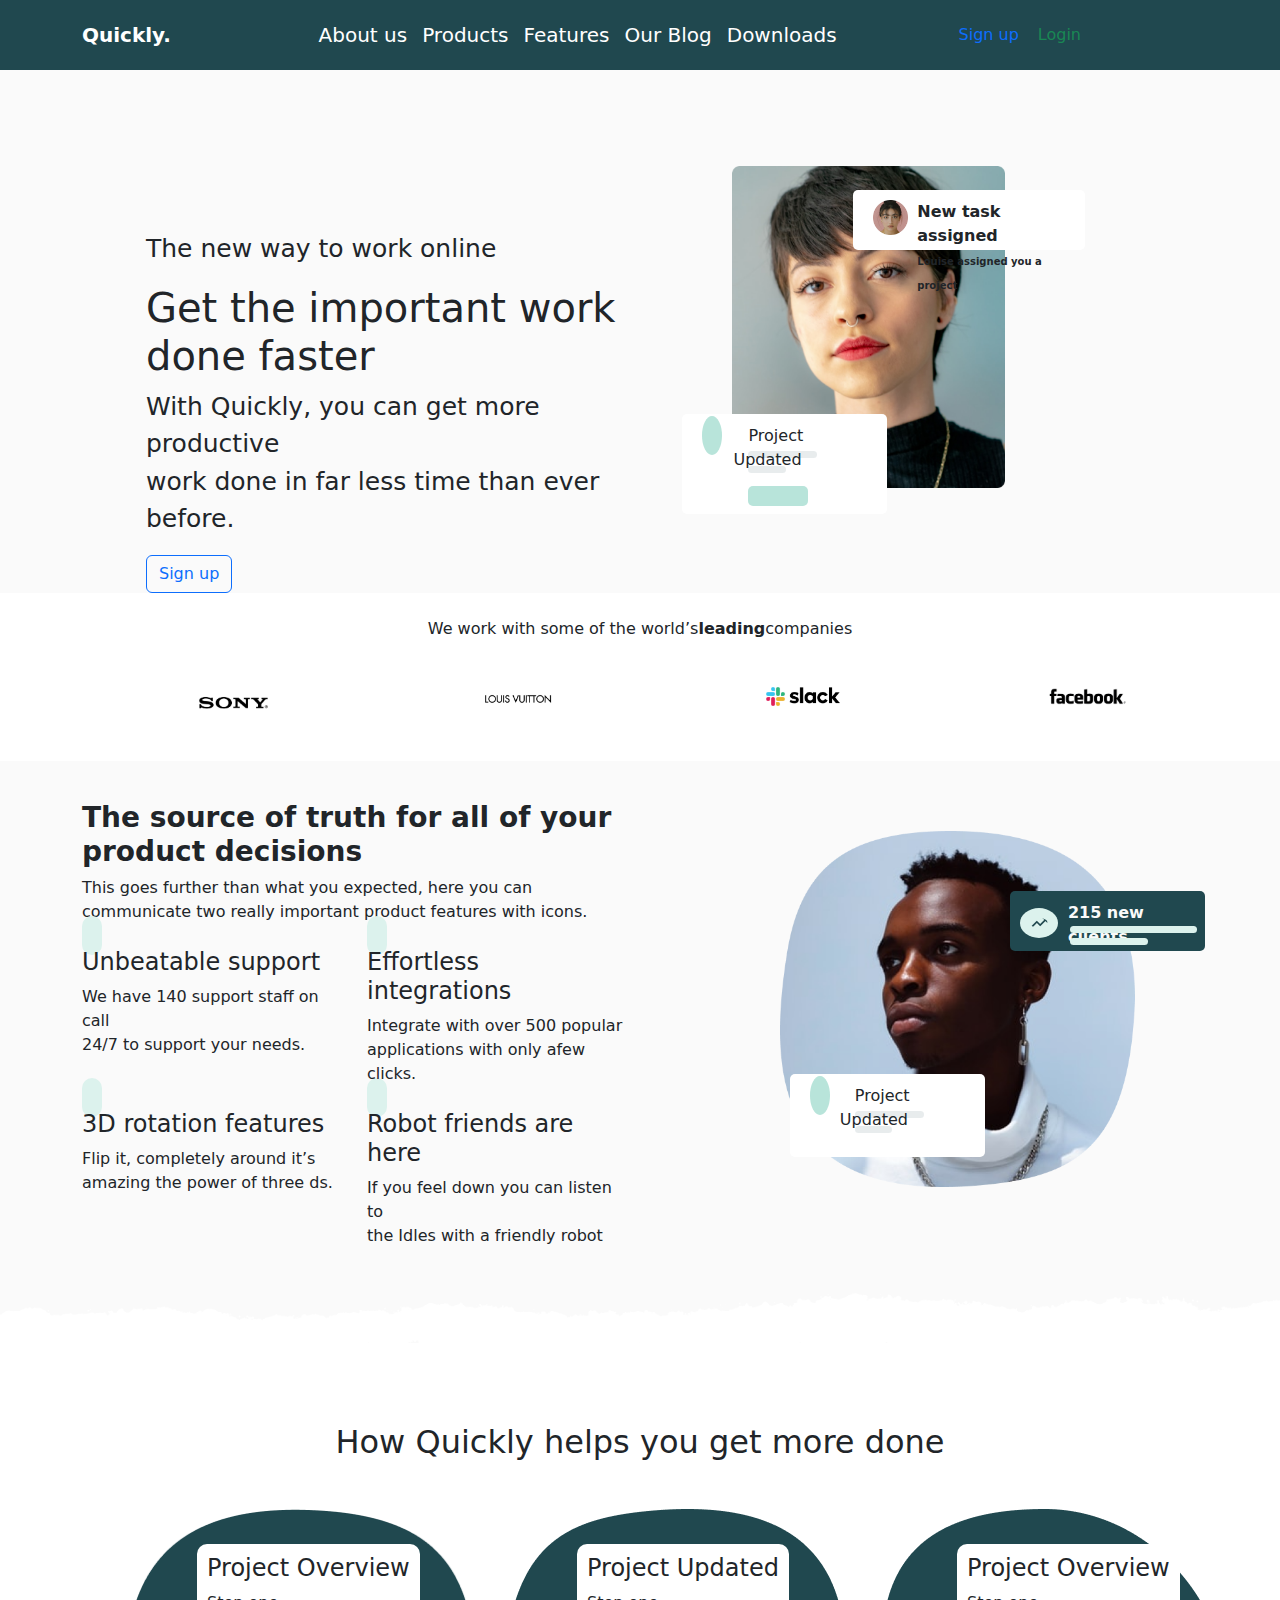
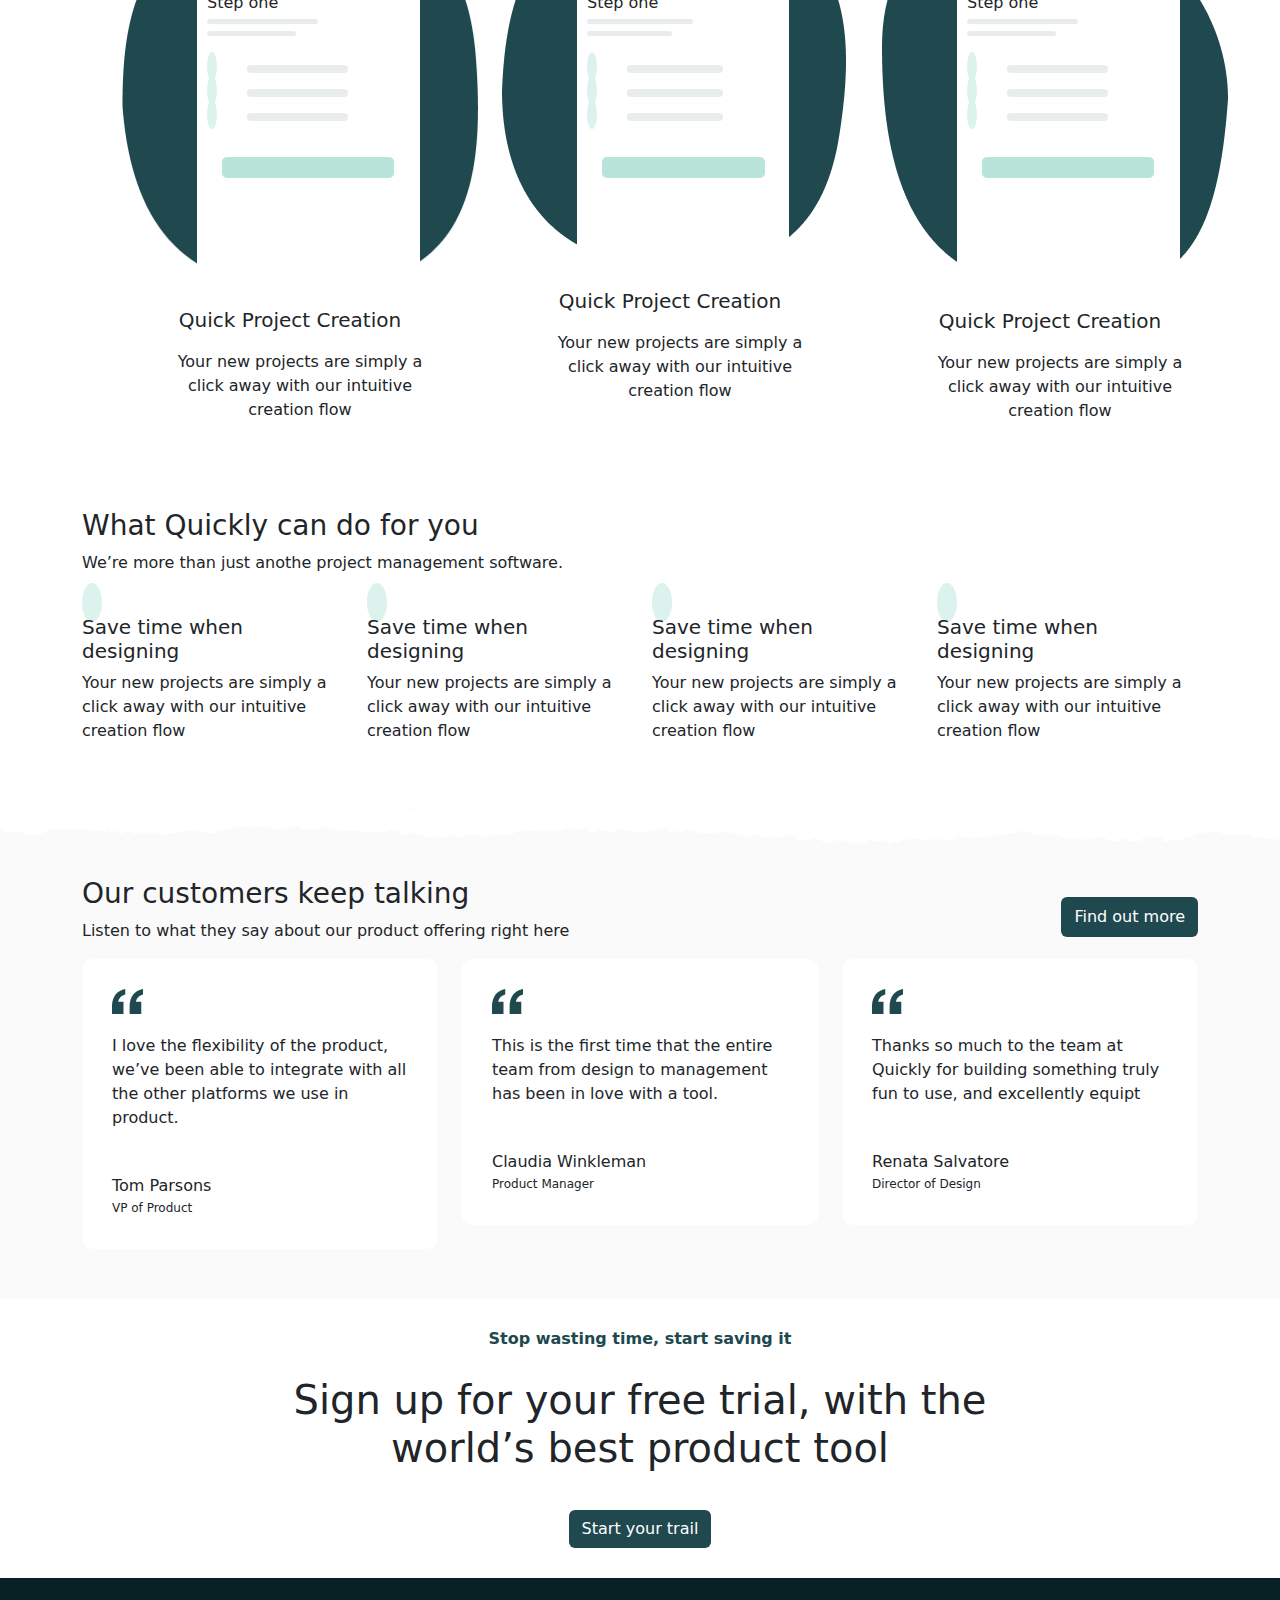
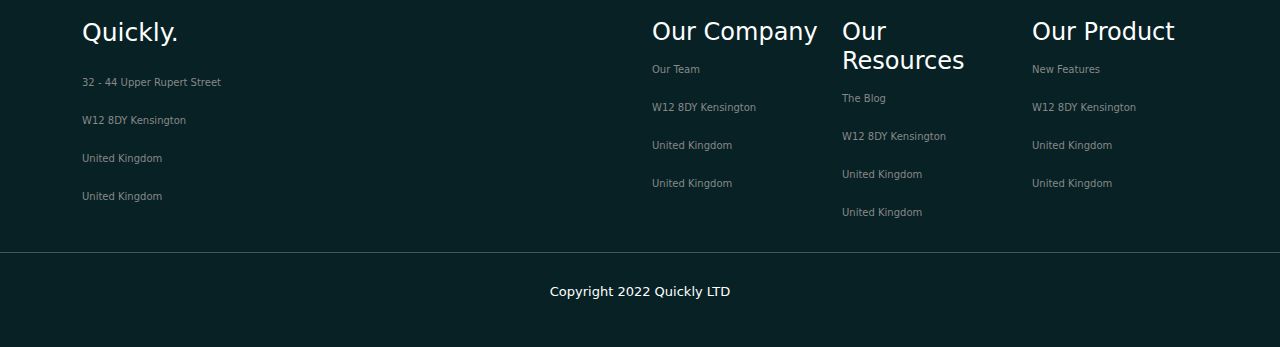
==== index.html @ 87d8395a "HTML-CSS" ====
<!DOCTYPE html>
<html lang="en">
  <head>
    <meta charset="UTF-8" />
    <meta http-equiv="X-UA-Compatible" content="IE=edge" />
    <meta name="viewport" content="width=device-width, initial-scale=1.0" />
    <title>Document</title>
    <link rel="stylesheet" href="vendors/css/bootstrap.css" />
    <link
      rel="stylesheet"
      href="https://cdnjs.cloudflare.com/ajax/libs/font-awesome/6.1.2/css/all.min.css"
      integrity="sha512-1sCRPdkRXhBV2PBLUdRb4tMg1w2YPf37qatUFeS7zlBy7jJI8Lf4VHwWfZZfpXtYSLy85pkm9GaYVYMfw5BC1A=="
      crossorigin="anonymous"
      referrerpolicy="no-referrer"
    />
    <link rel="stylesheet" href="css/style.css" />
  </head>
  <body>
    <header id="header" class="py-3">
      <div class="container">
        <div class="d-flex justify-content-between align-items-center">
          <div class="logo">
            <a href="#">Quickly.</a>
          </div>
          <div class="header-middle">
            <ul class="d-flex list-unstyled m-0 p-0">
              <li><a href="about.html">About us</a></li>
              <li><a href="">Products</a></li>
              <li><a href="">Features</a></li>
              <li><a href="">Our Blog</a></li>
              <li><a href="">Downloads</a></li>
            </ul>
          </div>
          <div class="header-right">
            <div class="d-flex">
              <button class="btn btn-outline-primary">Sign up</button>
              <button class="btn btn-outline-success">Login</button>
            </div>
          </div>
          <div class="nav-menu">
              <i class="fas fa-bars d-md-none d-md-blok"></i>
            </div>
        </div>
      </div>
    </header>
    <section class="heroSection">
      <div class="container">
        <div class="row">
          <div class="col-lg-6">
            <div class="heroText">
              <p>The new way to work online</p>
              <h1>Get the important work done faster</h1>
              <p>
                With Quickly, you can get more productive <br />
                work done in far less time than ever before.
              </p>
              <button class="btn btn-outline-primary">Sign up</button>
            </div>
          </div>
          <div class="col-lg-6">
            <div class="heroImg">
              <img id="img" class="img-fluid" src="photo/BG Image.png" alt="" />
              <div class="heroMiniBottom">
                <div class="row">
                  <div class="col-lg-2">
                    <i class="fa-solid fa-check"></i>
                  </div>
                  <div class="col-lg-10">
                    <span>
                      Project Updated
                      <button class="fakeButton"></button>
                    </span>
                  </div>
                </div>
              </div>
              <div class="heroMiniTop">
                <div class="row">
                  <div class="col-lg-2">
                    <img class="avatar" src="photo/Avatar.png" alt="" />
                  </div>
                  <div class="col-lg-10">
                    <p>
                      New task assigned <br />
                      <span>Louise assigned you a project</span>
                    </p>
                  </div>
                </div>
              </div>
            </div>
          </div>
        </div>
      </div>
    </section>
    <section class="socialProofLogos">
      <div class="container">
        <p class="d-flex justify-content-center my-4">
          We work with some of the world’s<b> leading </b>companies
        </p>
        <div class="row">
          <div class="col-lg-3 my-2">
            <img src="photo/Sony-LOGO.jpg" alt="" />
          </div>
          <div class="col-lg-3">
            <img src="photo/Font-Louis-Vuitton-Logo.jpg" alt="" />
          </div>
          <div class="col-lg-3">
            <img src="photo/slack_logo.png" alt="" />
          </div>
          <div class="col-lg-3">
            <img src="photo/images.png" alt="" />
          </div>
        </div>
      </div>
    </section>
    <section class="featuresBlockOne">
      <div class="container">
        <div class="row">
          <div class="col-lg-6">
            <h3>
              The source of truth for all of your <br />
              product decisions
            </h3>
            <span
              >This goes further than what you expected, here you can <br />
              communicate two really important product features with
              icons.</span
            >
            <div class="row">
              <div class="col-lg-6">
                <div class="boxes">
                  <i class="fa-solid fa-circle-question"></i>
                  <h4>Unbeatable support</h4>
                  <span class="a-b"
                    >We have 140 support staff on call <br />
                    24/7 to support your needs.</span
                  >
                </div>
              </div>
              <div class="col-lg-6">
                <div class="boxes">
                  <i class="fa-solid fa-code"></i>
                  <h4>Effortless integrations</h4>
                  <span class="a-b">
                    Integrate with over 500 popular applications with only afew
                    clicks.
                  </span>
                </div>
              </div>
              <div class="col-lg-6">
                <div class="boxes">
                  <i class="fa-brands fa-battle-net"></i>
                  <h4>3D rotation features</h4>
                  <span class="a-b"
                    >Flip it, completely around it’s <br />
                    amazing the power of three ds.</span
                  >
                </div>
              </div>
              <div class="col-lg-6">
                <div class="boxes">
                  <i class="fa-brands fa-android"></i>
                  <h4>Robot friends are here</h4>
                  <span class="a-b"
                    >If you feel down you can listen to <br />
                    the Idles with a friendly robot</span
                  >
                </div>
              </div>
            </div>
          </div>
          <div class="col-lg-6">
            <div class="blackBoy">
              <img class="img-fluid" src="photo/Image.png" alt="" />
              <div class="blackBoyMB">
                <div class="row">
                  <div class="col-lg-2">
                    <i class="fa-solid fa-check"></i>
                  </div>
                  <div class="col-lg-10">
                    <span> Project Updated </span>
                  </div>
                </div>
              </div>
              <div class="blackBoyTB">
                <div class="row">
                  <div class="col-lg-2">
                    <img class="vector" src="photo/Vector.png" alt="" />
                  </div>
                  <div class="col-lg-10">
                    <p>215 new clients</p>
                  </div>
                </div>
              </div>
            </div>
          </div>
        </div>
      </div>
      <img class="divider" src="photo/Divider.png" alt="" />
    </section>
    <section class="featuresBlockTwo">
      <div class="container">
        <h2 class="d-flex justify-content-center">
          How Quickly helps you get more done
        </h2>
        <div class="row">
          <div class="col-lg-4">
            <div class="BG">
              <img class="img-fluid" src="photo/BG.png" alt="" />
              <div class="bgFront">
                <h4>Project Overview</h4>
                <span>Step one</span>
                <div class="check">
                  <i class="fa-solid fa-check"></i>
                </div>
                <div class="check">
                  <i class="fa-solid fa-check"></i>
                </div>
                <div class="check">
                  <i class="fa-solid fa-check"></i>
                </div>
                <button class="fakeButton"></button>
              </div>
              <h5>Quick Project Creation</h5>
              <p>
                Your new projects are simply a click away with our intuitive
                creation flow
              </p>
            </div>
          </div>
          <div class="col-lg-4">
            <div class="BG">
              <img class="img-fluid" src="photo/BG(2).png" alt="" />
              <div class="bgFront">
                <h4>Project Updated</h4>
                <span>Step one</span>
                <div class="check">
                  <i class="fa-solid fa-check"></i>
                </div>
                <div class="check">
                  <i class="fa-solid fa-check"></i>
                </div>
                <div class="check">
                  <i class="fa-solid fa-check"></i>
                </div>
                <button class="fakeButton"></button>
              </div>
              <h5>Quick Project Creation</h5>
              <p>
                Your new projects are simply a click away with our intuitive
                creation flow
              </p>
            </div>
          </div>
          <div class="col-lg-4">
            <div class="BG">
              <img class="img-fluid" src="photo/BG (1).png" alt="" />
              <div class="bgFront">
                <h4>Project Overview</h4>
                <span>Step one</span>
                <div class="check">
                  <i class="fa-solid fa-check"></i>
                </div>
                <div class="check">
                  <i class="fa-solid fa-check"></i>
                </div>
                <div class="check">
                  <i class="fa-solid fa-check"></i>
                </div>
                <button class="fakeButton"></button>
              </div>
              <h5>Quick Project Creation</h5>
              <p>
                Your new projects are simply a click away with our intuitive
                creation flow
              </p>
            </div>
          </div>
        </div>
      </div>
    </section>
    <section class="featuresBlockThree">
      <div class="container">
        <h3>What Quickly can do for you</h3>
        <p>We’re more than just anothe project management software.</p>
        <div class="row">
          <div class="col-lg-3">
            <div class="icon">
              <i class="fa-solid fa-stopwatch"></i>
              <h5>Save time when designing</h5>
              <p>
                Your new projects are simply a click away with our intuitive
                creation flow
              </p>
            </div>
          </div>
          <div class="col-lg-3">
            <div class="icon">
              <i class="fa-solid fa-check"></i>
              <h5>Save time when designing</h5>
              <p>
                Your new projects are simply a click away with our intuitive
                creation flow
              </p>
            </div>
          </div>
          <div class="col-lg-3">
            <div class="icon">
              <i class="fa-solid fa-border-top-left"></i>
              <h5>Save time when designing</h5>
              <p>
                Your new projects are simply a click away with our intuitive
                creation flow
              </p>
            </div>
          </div>
          <div class="col-lg-3">
            <div class="icon">
              <i class="fa-solid fa-fingerprint"></i>
              <h5>Save time when designing</h5>
              <p>
                Your new projects are simply a click away with our intuitive
                creation flow
              </p>
            </div>
          </div>
        </div>
      </div>
    </section>
    <section class="quotes">
      <img class="divider" src="photo/Divider1.png" alt="" />
      <div class="container">
        <div class="d-flex justify-content-between">
          <div class="quotesTxt">
            <h3>Our customers keep talking</h3>
            <p>Listen to what they say about our product offering right here</p>
          </div>
          <button class="btn quotesBtn">Find out more</button>
        </div>
        <div class="row">
          <div class="col-lg-4">
            <div class="box">
              <img src="photo/“.png" alt="" />
              <p>
                I love the flexibility of the product, we’ve been able to
                integrate with all the other platforms we use in product.
              </p>
              <h6 class="m-0">Tom Parsons</h6>
              <span>VP of Product</span>
            </div>
          </div>
          <div class="col-lg-4">
            <div class="box">
              <img src="photo/“.png" alt="" />
              <p>
                This is the first time that the entire team from design to
                management has been in love with a tool.
              </p>
              <h6 class="m-0">Claudia Winkleman</h6>
              <span>Product Manager</span>
            </div>
          </div>
          <div class="col-lg-4">
            <div class="box">
              <img src="photo/“.png" alt="" />
              <p>
                Thanks so much to the team at Quickly for building something
                truly fun to use, and excellently equipt
              </p>
              <h6 class="m-0">Renata Salvatore</h6>
              <span>Director of Design</span>
            </div>
          </div>
        </div>
      </div>
    </section>
    <section class="CTAs">
      <div class="container">
        <div class="d-flex justify-content-center">
          <h6>Stop wasting time, start saving it</h6>
        </div>
        <div class="d-flex justify-content-center">
          <h1>Sign up for your free trial, with the <br> world’s best product tool</h1>      
        </div>
        <div class="d-flex justify-content-center">
          <button class="btn">Start your trail</button>
        </div>
      </div>
    </section>
    <footer>
      <div class="container">
        <div class="row">
          <div class="col-lg-6">
            <h3>Quickly.</h3>
            <h6>32 - 44 Upper Rupert Street</h6>
            <h6>W12 8DY Kensington</h6>
            <h6>United Kingdom</h6>
            <h6>United Kingdom</h6>
          </div>
          <div class="col-lg-6">
            <div class="row">
              <div class="col-lg-4">
                <h4>Our Company</h4>
                <h6>Our Team</h6>
                <h6>W12 8DY Kensington</h6>
                <h6>United Kingdom</h6>
                <h6>United Kingdom</h6>
              </div>
              <div class="col-lg-4">
                <h4>Our Resources</h4>
                <h6>The Blog</h6>
                <h6>W12 8DY Kensington</h6>
                <h6>United Kingdom</h6>
                <h6>United Kingdom</h6>
              </div>
              <div class="col-lg-4">
                <h4>Our Product</h4>
                <h6>New Features</h6>
                <h6>W12 8DY Kensington</h6>
                <h6>United Kingdom</h6>
                <h6>United Kingdom</h6>
              </div>
            </div>
          </div>
        </div>
      </div>
      <hr />
      <h5>Copyright 2022 Quickly LTD</h5>
    </footer>

    <script src="vendors/js/bootstrap.bundle.js"></script>
    <script src="js/main.js"></script>
  </body>
</html>
---- css/style.css ----
header {
  background: #20484f;
  -webkit-box-shadow: #20484f 0 10px 30px 0;
          box-shadow: #20484f 0 10px 30px 0;
  top: -100px;
}

header.header-active {
  position: fixed;
  background-color: #20484fc3;
  width: 100%;
  z-index: 999;
  -webkit-transition: 0.3s ease-in-out;
  transition: 0.3s ease-in-out;
  top: 0;
}

header.header-active ul li a {
  -webkit-transition: 0.3s;
  transition: 0.3s;
}

header.header-active ul li a:hover::after {
  background: #20484F;
}

header .logo {
  width: 10%;
}

header .logo a {
  text-decoration: none;
  color: white;
  font-size: 20px;
  font-weight: 600;
}

header .header-middle ul li a {
  position: relative;
  text-decoration: none;
  margin-left: 15px;
  color: #fff;
  font-size: 20px;
  font-weight: 400;
  -webkit-transition: 0.3sm ease-in-out;
  transition: 0.3sm ease-in-out;
}

header .header-middle ul li a:hover {
  padding-top: 10px;
}

header .header-middle ul li a::after {
  content: " ";
  width: 0%;
  height: 1px;
  -webkit-transition: 0.4s ease-in-out;
  transition: 0.4s ease-in-out;
  bottom: 0px;
  left: 0px;
  background-color: #fff;
  position: absolute;
}

header .header-middle ul li a:hover::after {
  width: 100%;
  border-radius: 100px;
}

header .header-right button {
  border-radius: 10px;
  margin-left: 5px;
  border: none;
  padding: 7px;
}

.nav-menu i {
  cursor: pointer;
}

@media (max-width: 768px) {
  #header {
    position: relative;
    top: 0;
    -webkit-box-shadow: aqua 0 10px 10px 0;
            box-shadow: aqua 0 10px 10px 0;
  }
  #header .header-middle {
    position: absolute;
    top: 100%;
    width: 100%;
    left: -100%;
    background: black;
    opacity: 0;
    visibility: hidden;
    -webkit-transition: .3s ease-in-out;
    transition: .3s ease-in-out;
    padding: 20px;
  }
  #header .header-middle.menu-active {
    opacity: 1;
    visibility: visible;
    left: 0;
  }
  #header .header-middle ul {
    -webkit-box-orient: vertical;
    -webkit-box-direction: normal;
        -ms-flex-direction: column;
            flex-direction: column;
  }
  #header .header-middle ul li a {
    display: block;
  }
}

.heroSection {
  background: #fafafa;
}

.heroSection .heroText {
  padding-top: 10rem;
  padding-left: 4rem;
  font-size: 25px;
}

.heroSection .heroImg {
  padding: 6rem 0;
  margin-left: 5rem;
  width: 50%;
  position: relative;
}

.heroSection .heroImg img {
  -webkit-transition: .3s ease-in-out;
  transition: .3s ease-in-out;
}

.heroSection .heroImg:hover #img {
  -webkit-transform: scale(1.1);
          transform: scale(1.1);
  -webkit-box-shadow: #b8e4da 0px 10px 15px 20px;
          box-shadow: #b8e4da 0px 10px 15px 20px;
}

.heroSection .heroImg .heroMiniBottom {
  background-color: #fff;
  position: absolute;
  bottom: 70px;
  border-radius: 5px;
  width: 75%;
  height: 100px;
  padding: 10px 20px;
  left: -50px;
}

.heroSection .heroImg .heroMiniBottom i {
  padding: 10px;
  background-color: #b8e4da;
  border-radius: 50%;
}

.heroSection .heroImg .heroMiniBottom span {
  position: relative;
  margin-left: 15px;
}

.heroSection .heroImg .heroMiniBottom span::after {
  content: " ";
  width: 130%;
  height: 7px;
  border-radius: 7px;
  background-color: #20484f1a;
  position: absolute;
  left: 0;
  top: 25px;
}

.heroSection .heroImg .heroMiniBottom span::before {
  content: " ";
  width: 70%;
  height: 7px;
  border-radius: 7px;
  background-color: #20484f1a;
  position: absolute;
  left: 0;
  top: 40px;
}

.heroSection .heroImg .heroMiniBottom span .fakeButton {
  background: #b8e4da;
  border: none;
  padding: 10px 30px;
  position: absolute;
  left: 0;
  top: 60px;
  border-radius: 5px;
}

.heroSection .heroImg .heroMiniTop {
  background-color: #fff;
  position: absolute;
  top: 120px;
  border-radius: 5px;
  width: 85%;
  height: 60px;
  padding: 10px;
  right: -80px;
}

.heroSection .heroImg .heroMiniTop .avatar {
  position: absolute;
  left: 20px;
  top: 10px;
  width: 15%;
}

.heroSection .heroImg .heroMiniTop p {
  padding-left: 15px;
  font-weight: 700;
}

.heroSection .heroImg .heroMiniTop span {
  font-size: 10px;
  padding-bottom: 10px;
}

.heroSection .divider {
  width: 100%;
}

.socialProofLogos img {
  width: 30%;
  margin-left: 7em;
  margin-top: 20px;
  -webkit-transition: .3s ease-in-out;
  transition: .3s ease-in-out;
  border-radius: 10px;
}

.socialProofLogos img:hover {
  -webkit-box-shadow: #20484f 0 5px 5px 0;
          box-shadow: #20484f 0 5px 5px 0;
}

.featuresBlockOne {
  margin-top: 40px;
  background: #fafafa;
  padding-top: 40px;
}

.featuresBlockOne h3 {
  font-weight: 700;
}

.featuresBlockOne .boxes i {
  background: #dcf2ed;
  padding: 10px;
  border-radius: 10px;
  margin: 20px 0;
  -webkit-transition: 0.3s ease-in-out;
  transition: 0.3s ease-in-out;
}

.featuresBlockOne .boxes .a-b {
  position: relative;
}

.featuresBlockOne .boxes .a-b::before {
  content: " ";
  width: 0%;
  height: 2px;
  -webkit-transition: 0.1s ease-in-out;
  transition: 0.1s ease-in-out;
  bottom: 0px;
  left: 0%;
  background-color: black;
  position: absolute;
  -webkit-transition: 0.5s;
  transition: 0.5s;
}

.featuresBlockOne .boxes .a-b::after {
  content: " ";
  width: 0%;
  height: 2px;
  -webkit-transition: 0.2s ease-in-out;
  transition: 0.2s ease-in-out;
  bottom: 20px;
  left: 0%;
  background-color: black;
  position: absolute;
  -webkit-transition: 0.3s;
  transition: 0.3s;
}

.featuresBlockOne .boxes:hover .a-b::after {
  width: 100%;
}

.featuresBlockOne .boxes:hover .a-b::before {
  width: 100%;
}

.featuresBlockOne .boxes:hover i {
  -webkit-transform: scale(1.3);
          transform: scale(1.3);
  background: #20484f;
  color: #fff;
  margin-left: 12rem;
}

.featuresBlockOne .blackBoy {
  margin-left: 8rem;
  padding: 30px 0;
  width: 65%;
  position: relative;
}

.featuresBlockOne .blackBoy img {
  -webkit-transition: 0.3s ease-in-out;
  transition: 0.3s ease-in-out;
}

.featuresBlockOne .blackBoy:hover img {
  -webkit-transform: scale(1.1);
          transform: scale(1.1);
}

.featuresBlockOne .blackBoy:hover .blackBoyMB {
  background: #B3C7DD;
  color: #fff;
  left: -80px;
}

.featuresBlockOne .blackBoy:hover .blackBoyTB {
  background: #B3C7DD;
  color: #fff;
  right: -130px;
}

.featuresBlockOne .blackBoy .blackBoyMB {
  background-color: #fff;
  position: absolute;
  bottom: 60px;
  border-radius: 5px;
  width: 55%;
  padding: 10px 20px 25px;
  left: 10px;
  -webkit-transition: .3s ease-in-out;
  transition: .3s ease-in-out;
}

.featuresBlockOne .blackBoy .blackBoyMB i {
  padding: 10px;
  background-color: #b8e4da;
  border-radius: 50%;
}

.featuresBlockOne .blackBoy .blackBoyMB span {
  position: relative;
  margin-left: 15px;
}

.featuresBlockOne .blackBoy .blackBoyMB span::after {
  content: " ";
  width: 130%;
  height: 7px;
  border-radius: 7px;
  background-color: #20484f1a;
  position: absolute;
  left: 0;
  top: 25px;
}

.featuresBlockOne .blackBoy .blackBoyMB span::before {
  content: " ";
  width: 70%;
  height: 7px;
  border-radius: 7px;
  background-color: #20484f1a;
  position: absolute;
  left: 0;
  top: 40px;
}

.featuresBlockOne .blackBoy .blackBoyTB {
  background-color: #20484f;
  position: absolute;
  top: 90px;
  border-radius: 5px;
  width: 55%;
  height: 60px;
  padding: 10px;
  right: -70px;
  -webkit-transition: .3s ease-in-out;
  transition: .3s ease-in-out;
}

.featuresBlockOne .blackBoy .blackBoyTB .vector {
  padding: 10px;
  margin-top: 7px;
  border-radius: 50%;
  background-color: #dcf2ed;
}

.featuresBlockOne .blackBoy .blackBoyTB p {
  padding-left: 15px;
  font-weight: 600;
  color: #fafafa;
}

.featuresBlockOne .blackBoy .blackBoyTB p::after {
  content: " ";
  width: 65%;
  height: 7px;
  border-radius: 7px;
  background-color: #dcf2ed;
  position: absolute;
  left: 60px;
  top: 35px;
}

.featuresBlockOne .blackBoy .blackBoyTB p::before {
  content: " ";
  width: 40%;
  height: 7px;
  border-radius: 7px;
  background-color: #dcf2ed;
  position: absolute;
  left: 60px;
  top: 47px;
}

.featuresBlockOne .divider {
  width: 100%;
  background: #fafafa;
}

@media (max-width: 768px) {
  .blackBoyMB, .blackBoyTB {
    display: none;
  }
}

.featuresBlockTwo {
  padding: 50px 0;
}

.featuresBlockTwo h2 {
  padding-top: 30px;
}

.featuresBlockTwo .BG {
  position: relative;
  top: 40px;
  left: 40px;
}

.featuresBlockTwo .BG img {
  -webkit-transition: .3s ease-in-out;
  transition: .3s ease-in-out;
}

.featuresBlockTwo .BG:hover img {
  -webkit-transform: scale(1.1);
          transform: scale(1.1);
}

.featuresBlockTwo .BG:hover h5::after {
  width: 51%;
}

.featuresBlockTwo .BG:hover .bgFront {
  -webkit-box-shadow: #B8E4DA 0 10px 10px 0;
          box-shadow: #B8E4DA 0 10px 10px 0;
}

.featuresBlockTwo .BG h5 {
  text-align: center;
  margin-right: 20px;
  margin-top: 20px;
  position: relative;
}

.featuresBlockTwo .BG h5::after {
  content: '';
  position: absolute;
  width: 0%;
  height: 2px;
  top: 25px;
  left: 98px;
  background-color: black;
  -webkit-transition: .3s ease-in-out;
  transition: .3s ease-in-out;
}

.featuresBlockTwo .BG p {
  padding: 10px 40px;
  text-align: center;
}

.featuresBlockTwo .BG .bgFront {
  position: absolute;
  background: #fff;
  top: 35px;
  left: 75px;
  padding: 10px;
  height: 40vh;
  -webkit-transition: .3s ease-in-out;
  transition: .3s ease-in-out;
  border-radius: 10px;
}

.featuresBlockTwo .BG .bgFront span::after {
  content: " ";
  width: 50%;
  height: 5px;
  border-radius: 7px;
  background-color: rgba(32, 72, 79, 0.1);
  position: absolute;
  left: 10px;
  top: 75px;
}

.featuresBlockTwo .BG .bgFront span::before {
  content: "";
  width: 40%;
  height: 5px;
  border-radius: 7px;
  background-color: rgba(32, 72, 79, 0.1);
  position: absolute;
  left: 10px;
  top: 87px;
}

.featuresBlockTwo .BG .bgFront .check {
  position: relative;
  top: 40px;
}

.featuresBlockTwo .BG .bgFront .check i {
  background: #dcf2ed;
  padding: 5px;
  border-radius: 50%;
  margin-bottom: 5px;
}

.featuresBlockTwo .BG .bgFront .check::after {
  content: " ";
  width: 50%;
  height: 8px;
  border-radius: 7px;
  background-color: rgba(32, 72, 79, 0.1);
  position: absolute;
  left: 40px;
  top: 10px;
}

.featuresBlockTwo .BG .bgFront .fakeButton {
  padding-top: 20px;
  margin-top: 70px;
  margin-left: 15px;
  background: #B8E4DA;
  width: 85%;
  border: none;
  border-radius: 5px;
}

@media (max-width: 768px) {
  .featuresBlockTwo {
    width: 90%;
  }
  .featuresBlockTwo p {
    display: none;
  }
}

.featuresBlockThree {
  padding: 50px 0;
}

.featuresBlockThree .icon i {
  padding: 10px;
  background: #dcf2ed;
  border-radius: 50%;
  margin-bottom: 10px;
  -webkit-transition: 0.3s ease-in-out;
  transition: 0.3s ease-in-out;
}

.featuresBlockThree .icon:hover i {
  background: #20484f;
  color: #fff;
  -webkit-transform: scale(1.3);
          transform: scale(1.3);
  -webkit-transform: scaleX(-1);
          transform: scaleX(-1);
}

.quotes {
  background: #FAFAFA;
}

.quotes .divider {
  width: 100%;
  background: #fafafa;
}

.quotes .quotesBtn {
  background: #20484F;
  color: #fff;
  height: 40px;
  margin-top: 20px;
}

.quotes .box {
  background: #fff;
  padding: 30px;
  border-radius: 10px;
  margin-bottom: 50px;
  -webkit-transition: .3s ease-in-out;
  transition: .3s ease-in-out;
}

.quotes .box img {
  margin-bottom: 20px;
}

.quotes .box span {
  font-size: 12px;
}

.quotes .box h6 {
  padding-top: 30px;
}

.quotes .box:hover {
  -webkit-box-shadow: #20484F 0 10px 10px 0;
          box-shadow: #20484F 0 10px 10px 0;
}

.CTAs {
  padding: 30px 0;
}

.CTAs h6 {
  color: #20484F;
  font-weight: 700;
}

.CTAs h1 {
  padding: 20px 0 30px;
  text-align: center;
}

.CTAs button {
  background: #20484F;
  color: #fff;
}

.aboutNumber .numberText p {
  padding: 20px 35px 50px 0;
}

.aboutNumber .numberText button {
  background: #20484f;
  color: #ccc;
  padding: 8px 20px;
}

.aboutNumber .numberNbr h1 {
  font-size: 70px;
  color: #20484f;
}

.aboutNumber .numberNbr p {
  color: #20484f;
  font-weight: 700;
}

.aboutLearn {
  margin-top: 5rem;
}

.aboutLearn p {
  color: #20484f;
  font-weight: 700;
}

.aboutLearn .learnTxt {
  width: 85%;
  padding-left: 7rem;
}

.aboutLearn .learnTxt p {
  font-weight: 400;
}

.aboutPhotos {
  margin-top: 5rem;
}

.aboutPhotos .photoTxt {
  text-align: center;
}

.aboutPhotos .img2,
.aboutPhotos .img4 {
  margin-top: 10rem;
}

.aboutTeam {
  background: #fafafa;
  text-align: center;
  margin-top: 4rem;
}

.aboutTeam .divider {
  width: 100%;
  background: #fafafa;
}

.aboutTeam h2 {
  padding-top: 3rem;
}

.aboutTeam i {
  padding: 10px;
  border-radius: 50%;
  -webkit-transition: 0.3s ease-in-out;
  transition: 0.3s ease-in-out;
  margin: 5px;
  border: 2px solid #ccc;
}

.aboutTeam i:hover {
  background: #000;
  color: cyan;
  -webkit-transform: scale(1.2);
          transform: scale(1.2);
}

.aboutTeam .people {
  margin-top: 30px;
  -webkit-transition: 0.3s ease-in-out;
  transition: 0.3s ease-in-out;
  border-radius: 50%;
  border: 2px solid #20484f;
}

.aboutTeam .people:hover {
  border: 2px dashed #20484f;
  padding: 10px;
}

.aboutTeam button {
  background: #20484f;
  width: 20%;
  padding: 12px;
  color: #fff;
}

footer {
  background: #072125;
  color: #fff;
  padding: 40px 0;
}

footer h3 {
  margin-bottom: 20px;
  font-size: 25px;
}

footer h4 {
  font-size: 17   px;
}

footer h6 {
  font-size: 10px;
  color: #888;
  line-height: 3;
  -webkit-transition: .2s ease-in-out;
  transition: .2s ease-in-out;
  cursor: pointer;
}

footer h6:hover {
  color: red;
  padding-left: 15px;
}

footer h5 {
  font-size: 13px;
  display: -webkit-box;
  display: -ms-flexbox;
  display: flex;
  -webkit-box-pack: center;
      -ms-flex-pack: center;
          justify-content: center;
  padding-top: 15px;
}
/*# sourceMappingURL=style.css.map */
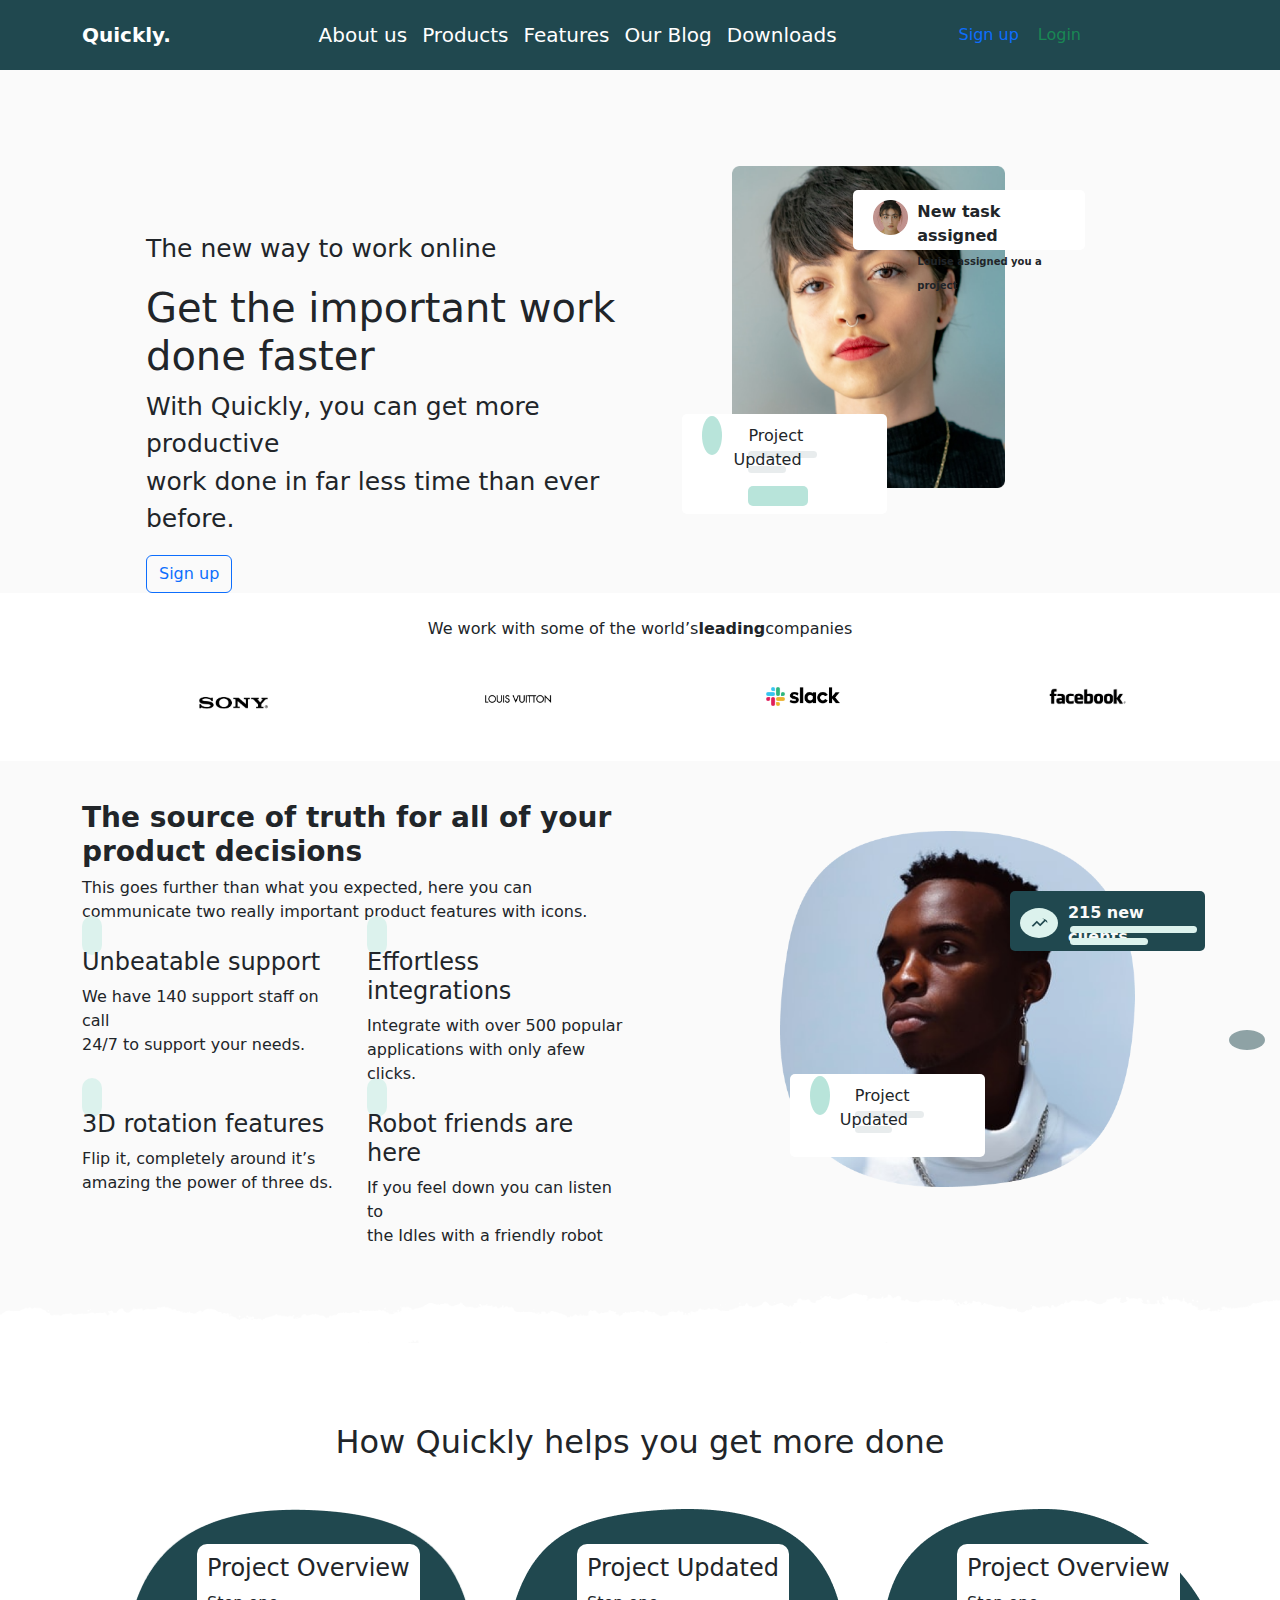
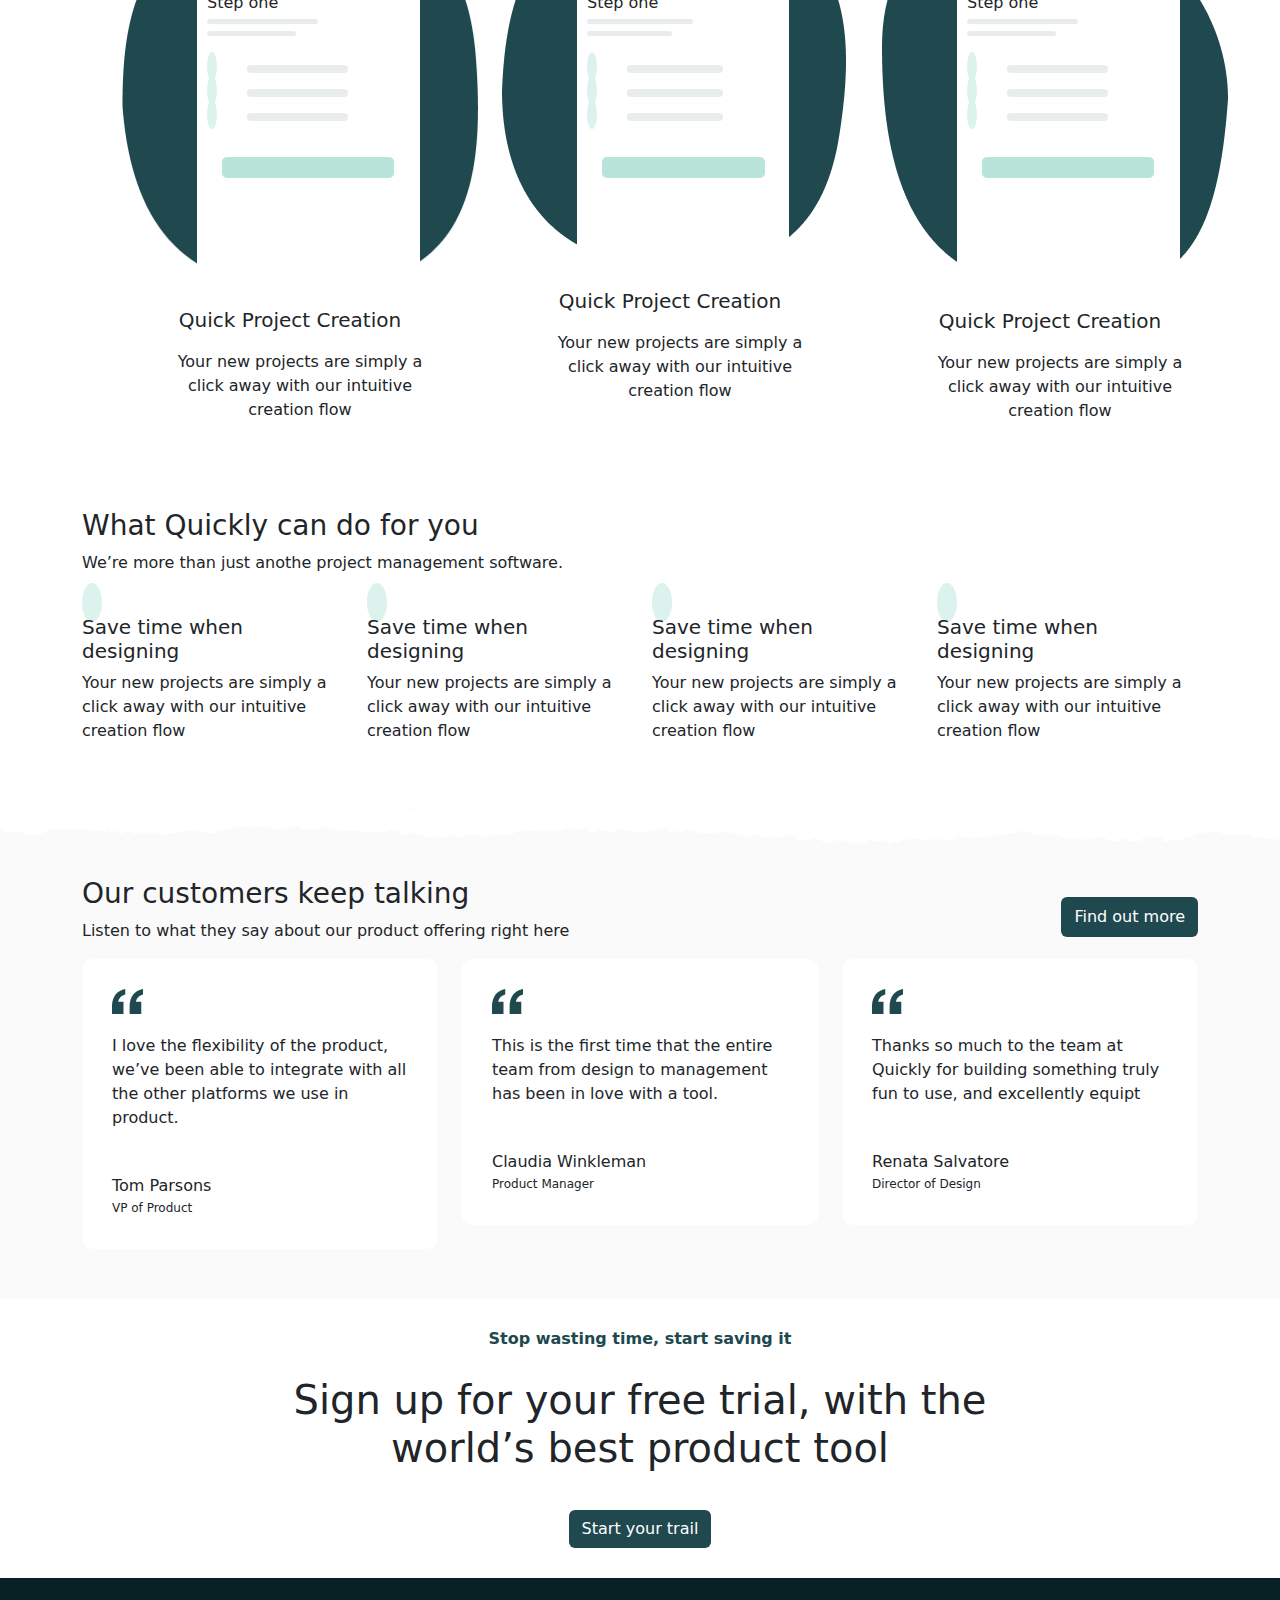
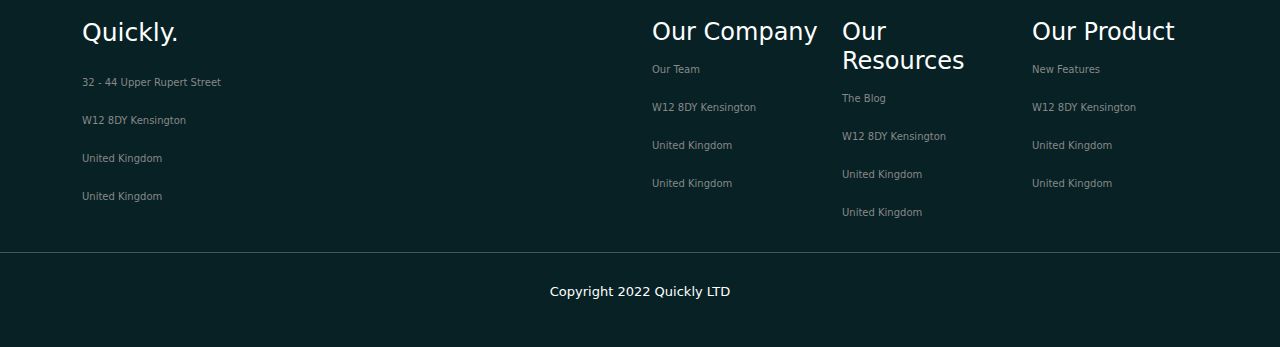
==== commit e7bdc4d7: "scrollTop əlave edildi" ====
--- a/index.html
+++ b/index.html
@@ -427,7 +427,12 @@
       <h5>Copyright 2022 Quickly LTD</h5>
     </footer>
 
+    <div class="isShowBtn">
+      <i class="fas fa-long-arrow-alt-up"></i>
+    </div>
+
     <script src="vendors/js/bootstrap.bundle.js"></script>
+    <script src="vendors/js/jquery-3.6.0.min.js"></script>
     <script src="js/main.js"></script>
   </body>
 </html>
--- a/css/style.css
+++ b/css/style.css
@@ -760,6 +760,30 @@
   color: #fff;
 }
 
+.isShowBtn {
+  position: fixed;
+  bottom: -150px;
+  right: 15px;
+  font-size: 22px;
+  opacity: 1;
+  z-index: 999;
+  display: block;
+  background-color: #20484f7e;
+  color: white;
+  border-radius: 50%;
+  padding: 10px 18px;
+  -webkit-transition: .3s ease-in-out;
+  transition: .3s ease-in-out;
+}
+
+.isShowBtn.bottom-active {
+  bottom: 50px;
+}
+
+.isShowBtn:hover {
+  background-color: #20484F;
+}
+
 footer {
   background: #072125;
   color: #fff;
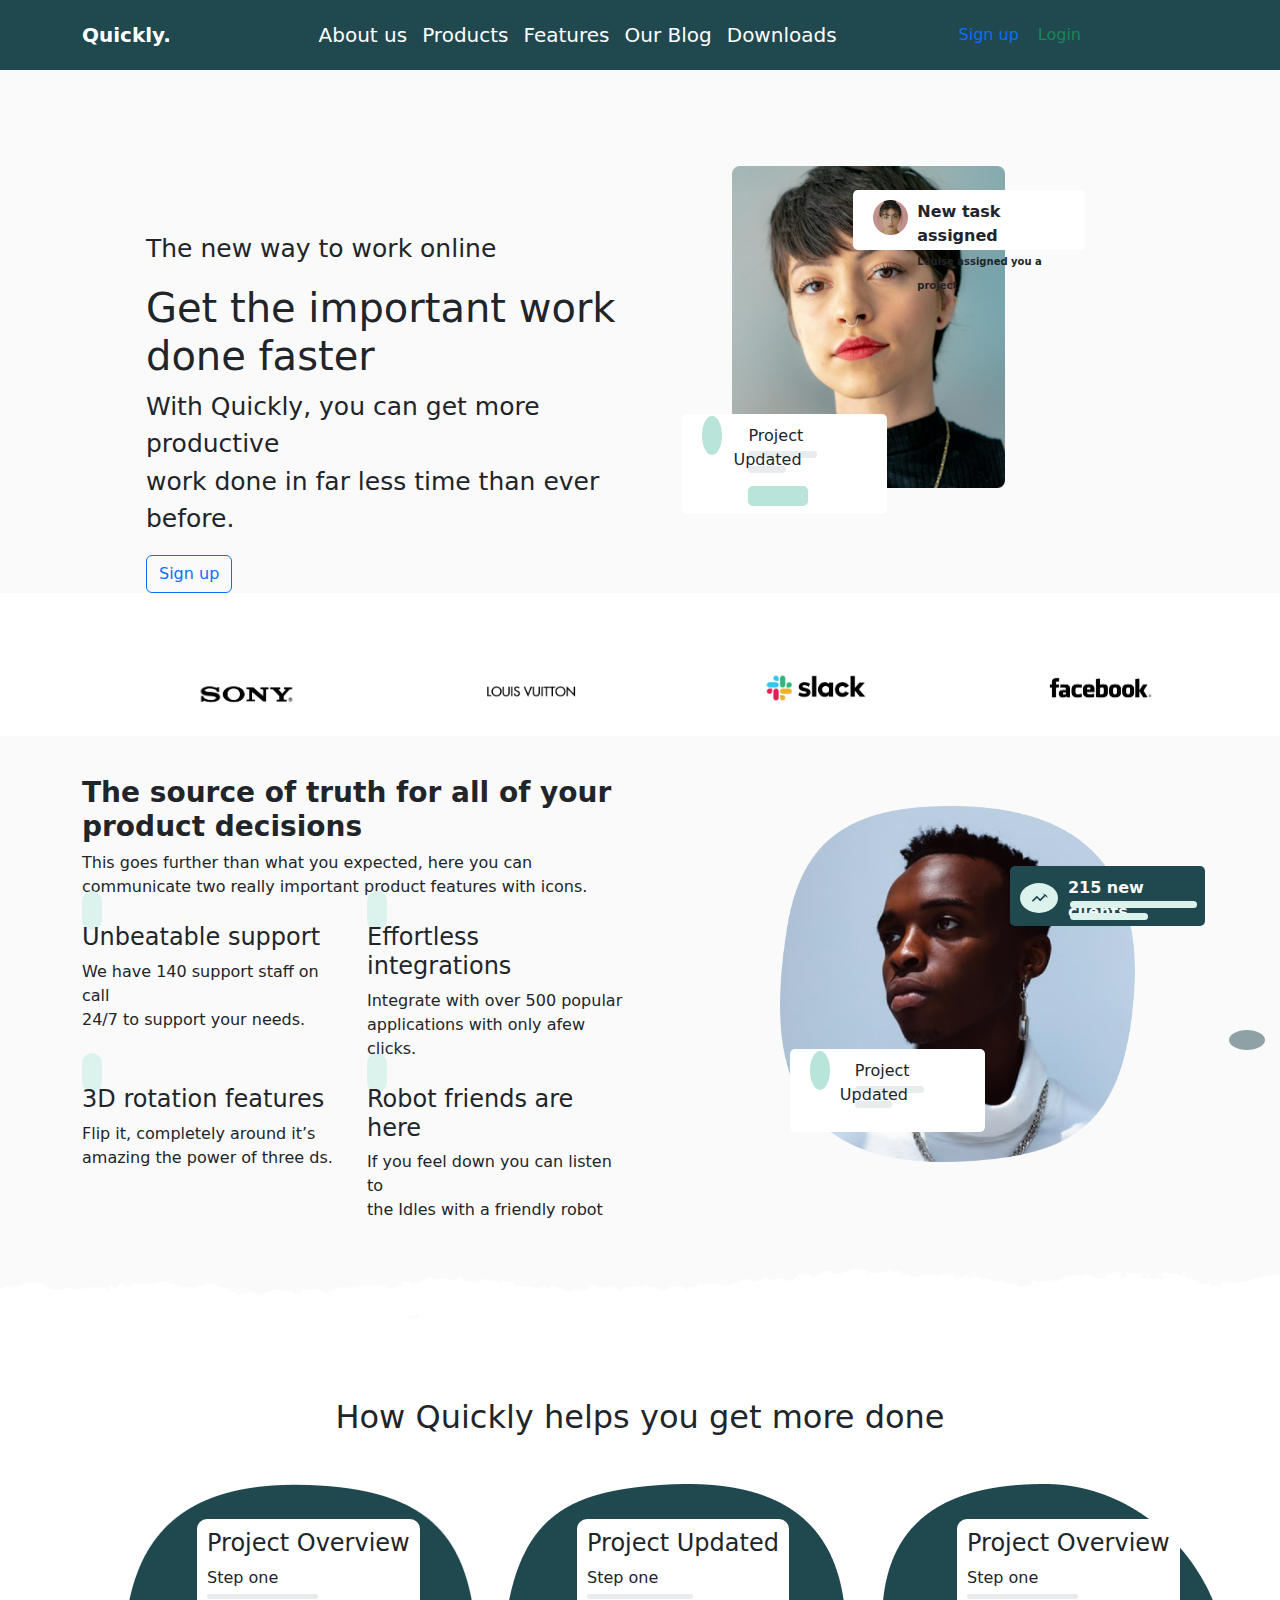
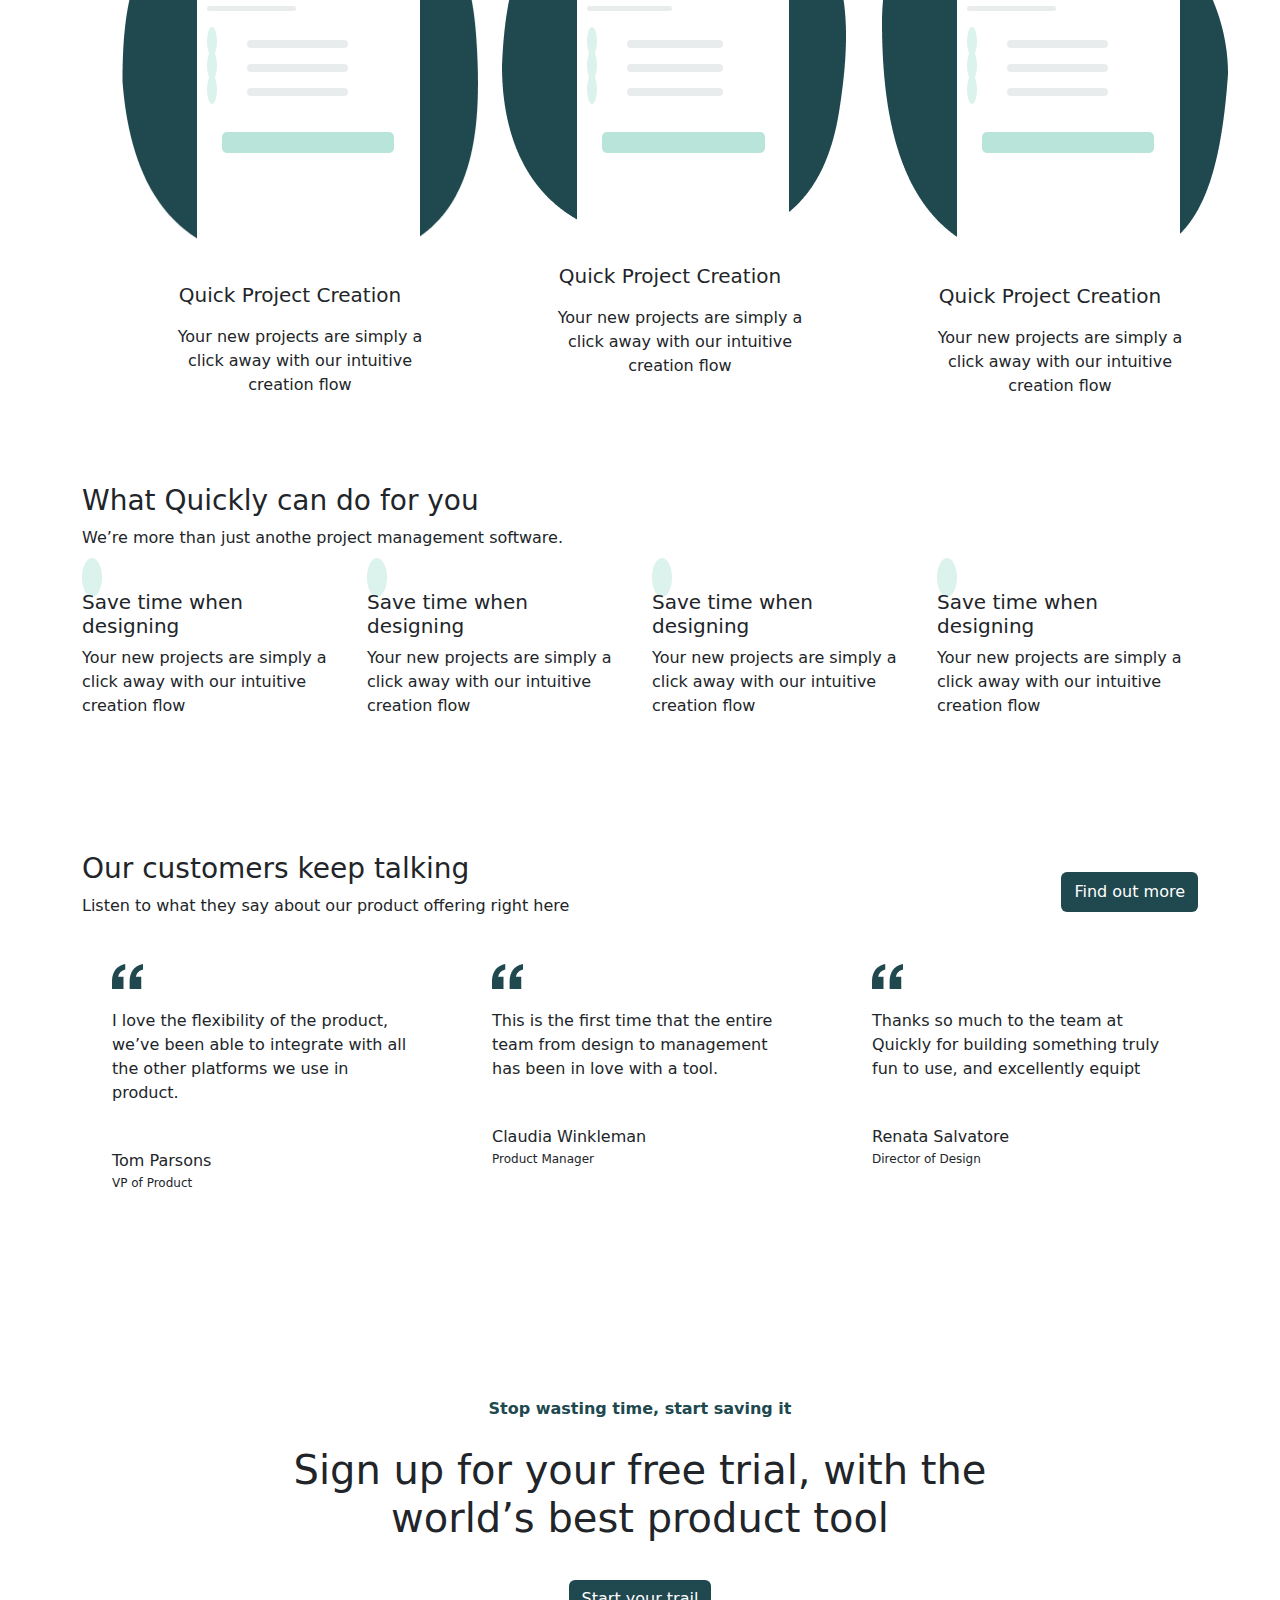
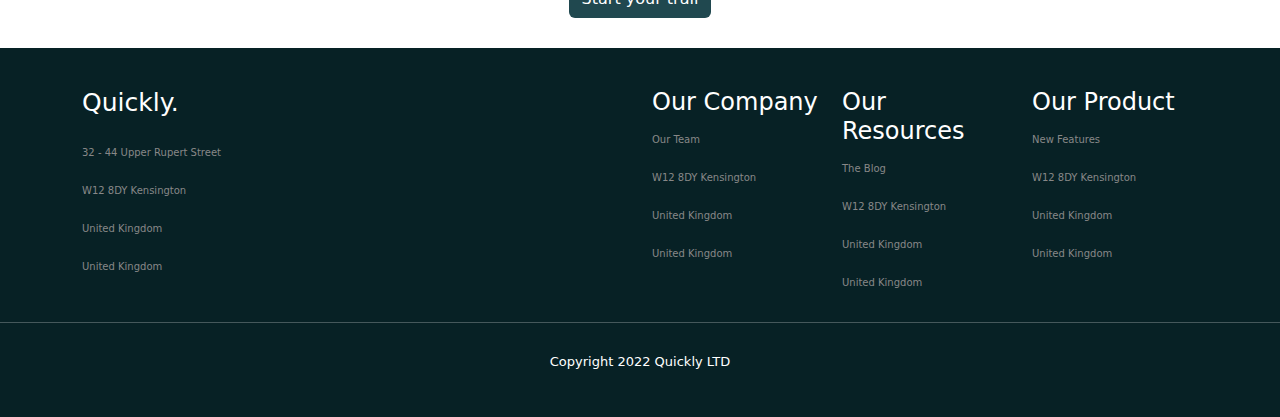
==== commit 36154de7: "new" ====
--- a/index.html
+++ b/index.html
@@ -93,7 +93,7 @@
     </section>
     <section class="socialProofLogos">
       <div class="container">
-        <p class="d-flex justify-content-center my-4">
+        <p class="d-flex justify-content-center">
           We work with some of the world’s<b> leading </b>companies
         </p>
         <div class="row">
@@ -372,6 +372,7 @@
           </div>
         </div>
       </div>
+      <img class="divider" src="photo/Divider.png" alt="" />
     </section>
     <section class="CTAs">
       <div class="container">
--- a/css/style.css
+++ b/css/style.css
@@ -21,7 +21,7 @@
 }
 
 header.header-active ul li a:hover::after {
-  background: #20484F;
+  background: #fff;
 }
 
 header .logo {
@@ -42,12 +42,13 @@
   color: #fff;
   font-size: 20px;
   font-weight: 400;
-  -webkit-transition: 0.3sm ease-in-out;
-  transition: 0.3sm ease-in-out;
+  -webkit-transition: 0.3s ease-in-out;
+  transition: 0.3s ease-in-out;
 }
 
 header .header-middle ul li a:hover {
-  padding-top: 10px;
+  padding-bottom: 10px;
+  color: #000;
 }
 
 header .header-middle ul li a::after {
@@ -90,7 +91,7 @@
     top: 100%;
     width: 100%;
     left: -100%;
-    background: black;
+    background: aqua;
     opacity: 0;
     visibility: hidden;
     -webkit-transition: .3s ease-in-out;
@@ -110,6 +111,7 @@
   }
   #header .header-middle ul li a {
     display: block;
+    color: #888;
   }
 }
 
@@ -228,22 +230,34 @@
   width: 100%;
 }
 
+.socialProofLogos {
+  background-image: url(https://i.gifer.com/Kb5H.gif);
+  background-size: cover;
+  background-attachment: fixed;
+}
+
+.socialProofLogos p {
+  color: #fff;
+  padding-top: 20px;
+}
+
 .socialProofLogos img {
-  width: 30%;
+  width: 40%;
   margin-left: 7em;
   margin-top: 20px;
+  margin-bottom: 20px;
   -webkit-transition: .3s ease-in-out;
   transition: .3s ease-in-out;
   border-radius: 10px;
+  color: transparent;
 }
 
 .socialProofLogos img:hover {
-  -webkit-box-shadow: #20484f 0 5px 5px 0;
-          box-shadow: #20484f 0 5px 5px 0;
+  -webkit-transform: scale(1.1);
+          transform: scale(1.1);
 }
 
 .featuresBlockOne {
-  margin-top: 40px;
   background: #fafafa;
   padding-top: 40px;
 }
@@ -591,23 +605,22 @@
 .featuresBlockThree .icon:hover i {
   background: #20484f;
   color: #fff;
-  -webkit-transform: scale(1.3);
-          transform: scale(1.3);
   -webkit-transform: scaleX(-1);
           transform: scaleX(-1);
 }
 
 .quotes {
-  background: #FAFAFA;
+  background-image: url(https://web-assets.al-enterprise.com/-/media/assets/internet/images/applications-platforms-image-pageheaderbar-web.jpg?v=1&d=00010101T000000Z);
+  background-size: cover;
+  background-attachment: fixed;
 }
 
 .quotes .divider {
   width: 100%;
-  background: #fafafa;
 }
 
 .quotes .quotesBtn {
-  background: #20484F;
+  background: #20484f;
   color: #fff;
   height: 40px;
   margin-top: 20px;
@@ -618,8 +631,8 @@
   padding: 30px;
   border-radius: 10px;
   margin-bottom: 50px;
-  -webkit-transition: .3s ease-in-out;
-  transition: .3s ease-in-out;
+  -webkit-transition: 0.3s ease-in-out;
+  transition: 0.3s ease-in-out;
 }
 
 .quotes .box img {
@@ -635,8 +648,8 @@
 }
 
 .quotes .box:hover {
-  -webkit-box-shadow: #20484F 0 10px 10px 0;
-          box-shadow: #20484F 0 10px 10px 0;
+  -webkit-box-shadow: #20484f 0 10px 10px 0;
+          box-shadow: #20484f 0 10px 10px 0;
 }
 
 .CTAs {
@@ -707,6 +720,11 @@
 .aboutPhotos .img2,
 .aboutPhotos .img4 {
   margin-top: 10rem;
+}
+
+.aboutPhotos img:hover {
+  -webkit-transform: scaleX(-1);
+          transform: scaleX(-1);
 }
 
 .aboutTeam {
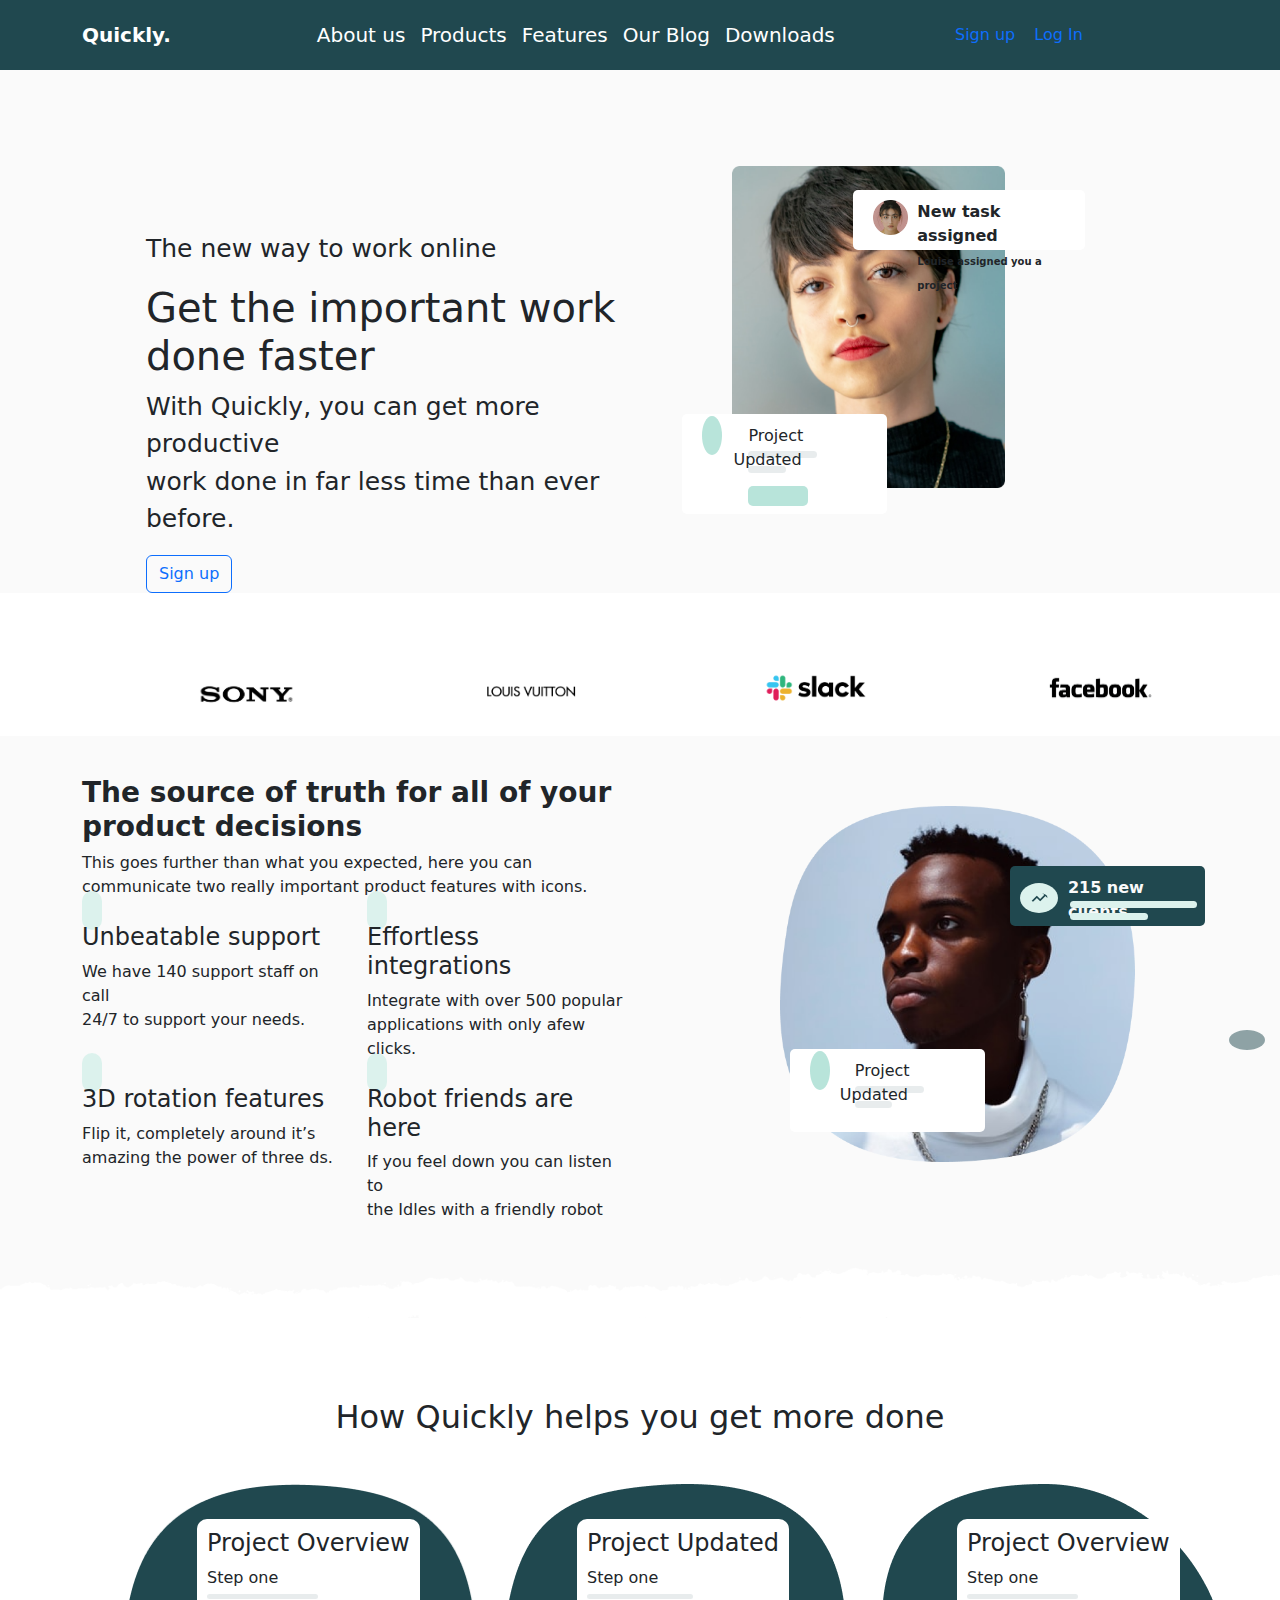
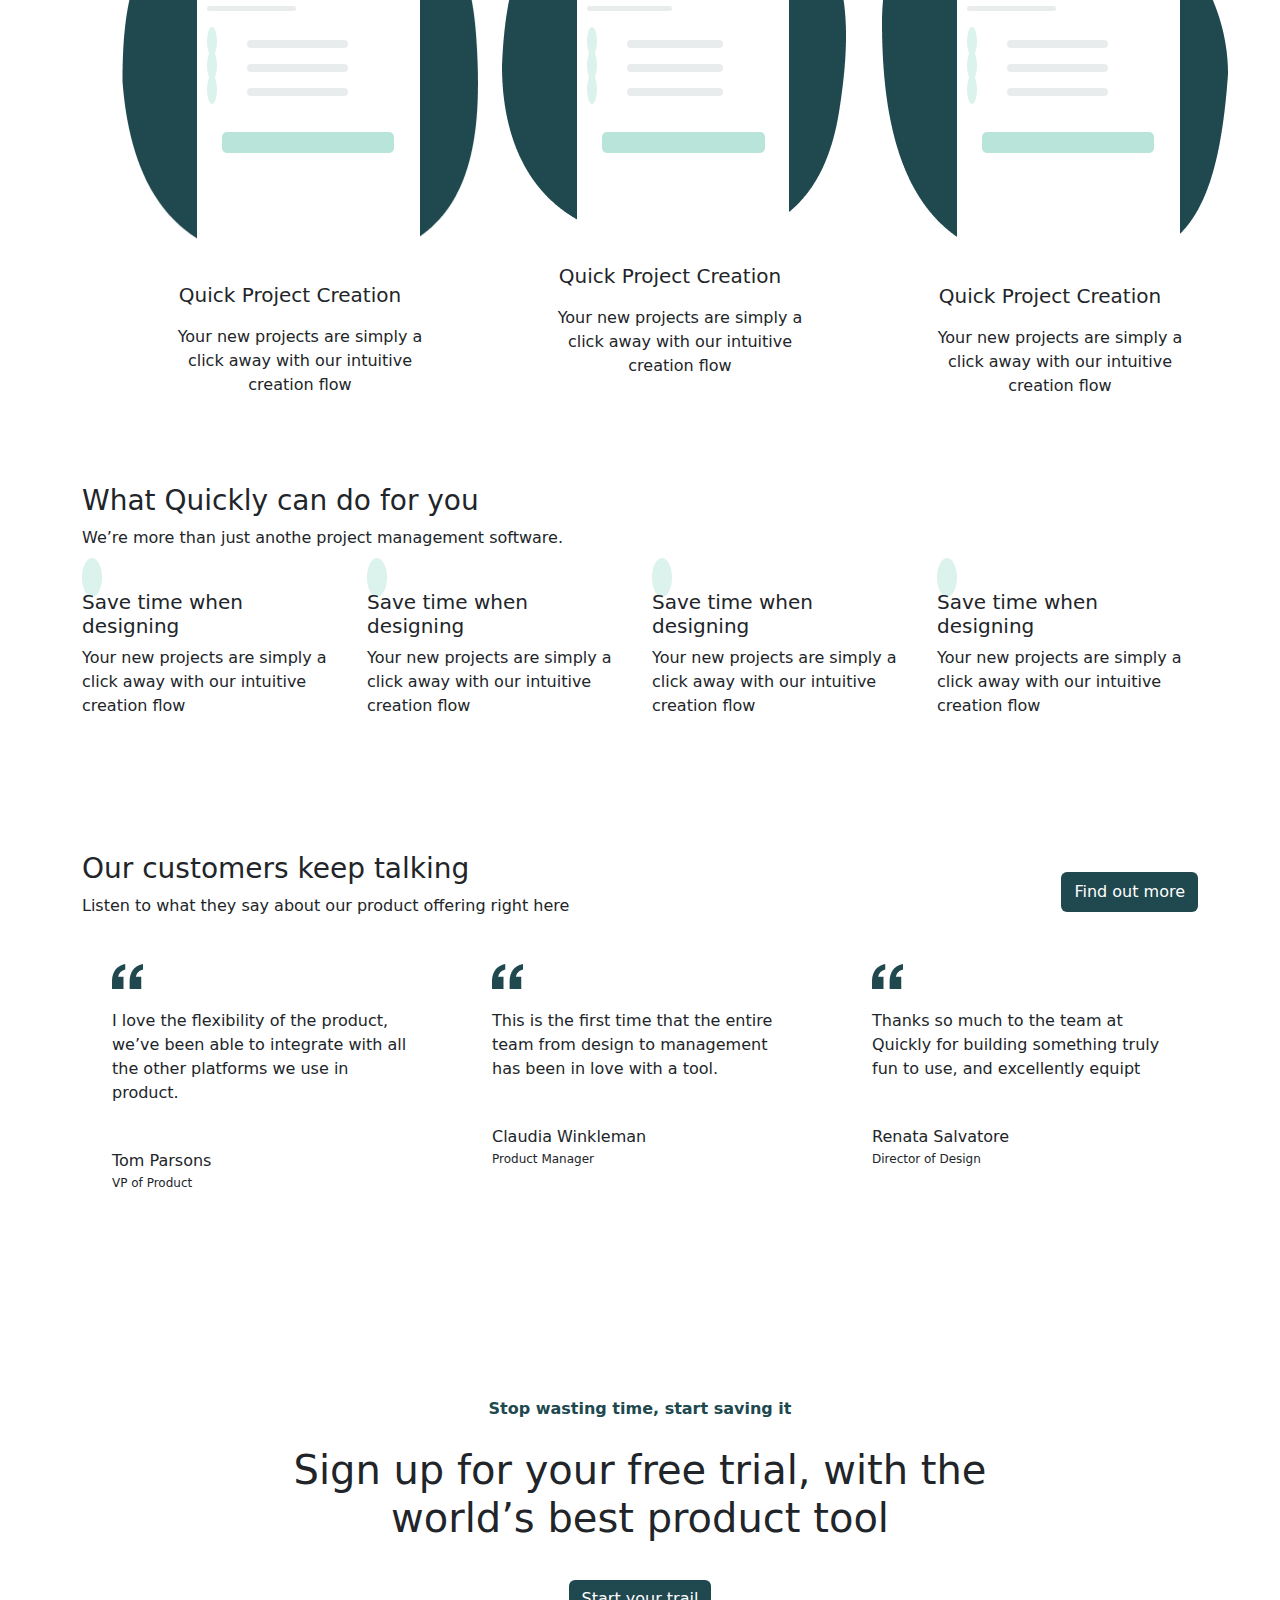
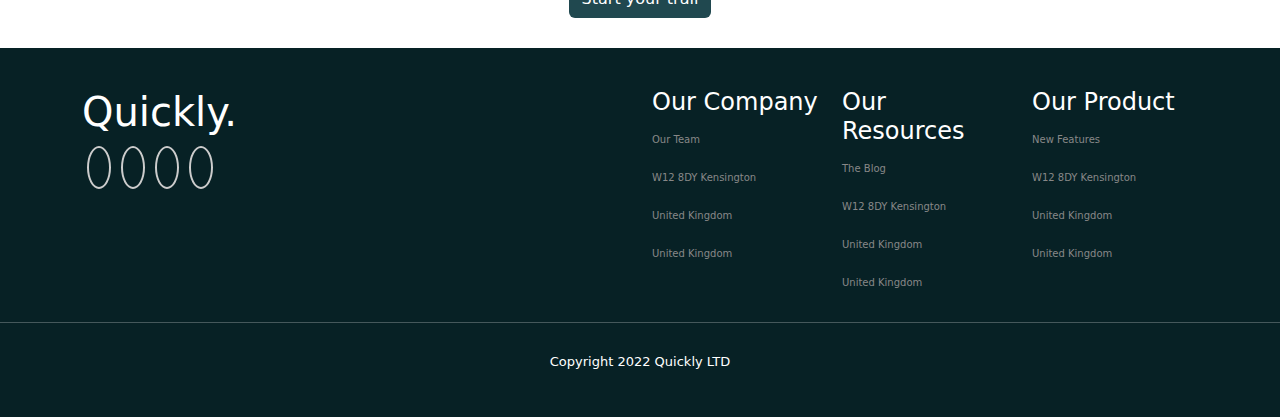
==== commit 95bf67c7: "Sign Up vs Login" ====
--- a/index.html
+++ b/index.html
@@ -33,8 +33,9 @@
           </div>
           <div class="header-right">
             <div class="d-flex">
-              <button class="btn btn-outline-primary">Sign up</button>
-              <button class="btn btn-outline-success">Login</button>
+              <a href="signUp.html"><button class="btn btn-outline-primary">Sign up</button></a>
+              <a href="logIn.html"><button class="btn btn-outline-primary">Log In</button></a>
+
             </div>
           </div>
           <div class="nav-menu">
@@ -391,11 +392,11 @@
       <div class="container">
         <div class="row">
           <div class="col-lg-6">
-            <h3>Quickly.</h3>
-            <h6>32 - 44 Upper Rupert Street</h6>
-            <h6>W12 8DY Kensington</h6>
-            <h6>United Kingdom</h6>
-            <h6>United Kingdom</h6>
+            <h1>Quickly.</h1>
+            <a href="https://facebook.com"><i id="facebook" class="fa-brands fa-facebook"></i></a>
+            <a href="https://twitter.com"><i id="twitter" class="fa-brands fa-twitter"></i></a>
+            <a href="https://linkedin.com"><i id="linkedin" class="fa-brands fa-linkedin-in"></i></a>
+            <a href="https://instagram.com"><i id="instagram" class="fa-brands fa-instagram"></i></a>
           </div>
           <div class="col-lg-6">
             <div class="row">
--- a/css/style.css
+++ b/css/style.css
@@ -749,6 +749,7 @@
   transition: 0.3s ease-in-out;
   margin: 5px;
   border: 2px solid #ccc;
+  color: #000;
 }
 
 .aboutTeam i:hover {
@@ -802,27 +803,122 @@
   background-color: #20484F;
 }
 
+.signUp {
+  background: #dcf2ed;
+}
+
+.signUp .signUpBox {
+  background: #fff;
+  width: 35%;
+  padding: 50px;
+  margin: 50px;
+  border-radius: 10px;
+}
+
+.signUp .signUpBox .signUptxt h4 {
+  text-align: center;
+  color: #20484f;
+}
+
+.signUp .signUpBox .signUpInput h6 {
+  margin-top: 25px;
+}
+
+.signUp .signUpBox .signUpInput input {
+  border-radius: 5px;
+  border: 1px solid rgba(204, 204, 204, 0.497);
+  padding: 5px 10rem 5px 7px;
+}
+
+.signUp .signUpBox .signUpInput input::-webkit-input-placeholder {
+  color: #ccc;
+  font-weight: 300;
+}
+
+.signUp .signUpBox .signUpInput input:-ms-input-placeholder {
+  color: #ccc;
+  font-weight: 300;
+}
+
+.signUp .signUpBox .signUpInput input::-ms-input-placeholder {
+  color: #ccc;
+  font-weight: 300;
+}
+
+.signUp .signUpBox .signUpInput input::placeholder {
+  color: #ccc;
+  font-weight: 300;
+}
+
+.signUp .signUpBox .service {
+  margin-top: 15px;
+}
+
+.signUp .signUpBox .createBtn button {
+  background: #20484f;
+  border-radius: 5px;
+  color: #fff;
+  width: 100%;
+  padding: 10px 0;
+  font-weight: 300;
+}
+
+.signUp .signUpBox p {
+  text-align: center;
+}
+
 footer {
   background: #072125;
   color: #fff;
   padding: 40px 0;
 }
 
-footer h3 {
+footer h1 {
   margin-bottom: 20px;
-  font-size: 25px;
+}
+
+footer i {
+  margin-right: 20px;
+  padding: 10px;
+  border-radius: 50%;
+  -webkit-transition: 0.3s ease-in-out;
+  transition: 0.3s ease-in-out;
+  margin: 5px;
+  border: 2px solid #ccc;
+  color: #fff;
+}
+
+footer i:hover {
+  -webkit-transform: scale(1.2);
+          transform: scale(1.2);
+}
+
+footer #facebook:hover {
+  background: #1877F2;
+}
+
+footer #twitter:hover {
+  background: #1D9BF0;
+}
+
+footer #linkedin:hover {
+  background: #0A66C2;
+}
+
+footer #instagram:hover {
+  background: #E606A0;
 }
 
 footer h4 {
-  font-size: 17   px;
+  font-size: 17 px;
 }
 
 footer h6 {
   font-size: 10px;
   color: #888;
   line-height: 3;
-  -webkit-transition: .2s ease-in-out;
-  transition: .2s ease-in-out;
+  -webkit-transition: 0.2s ease-in-out;
+  transition: 0.2s ease-in-out;
   cursor: pointer;
 }
 
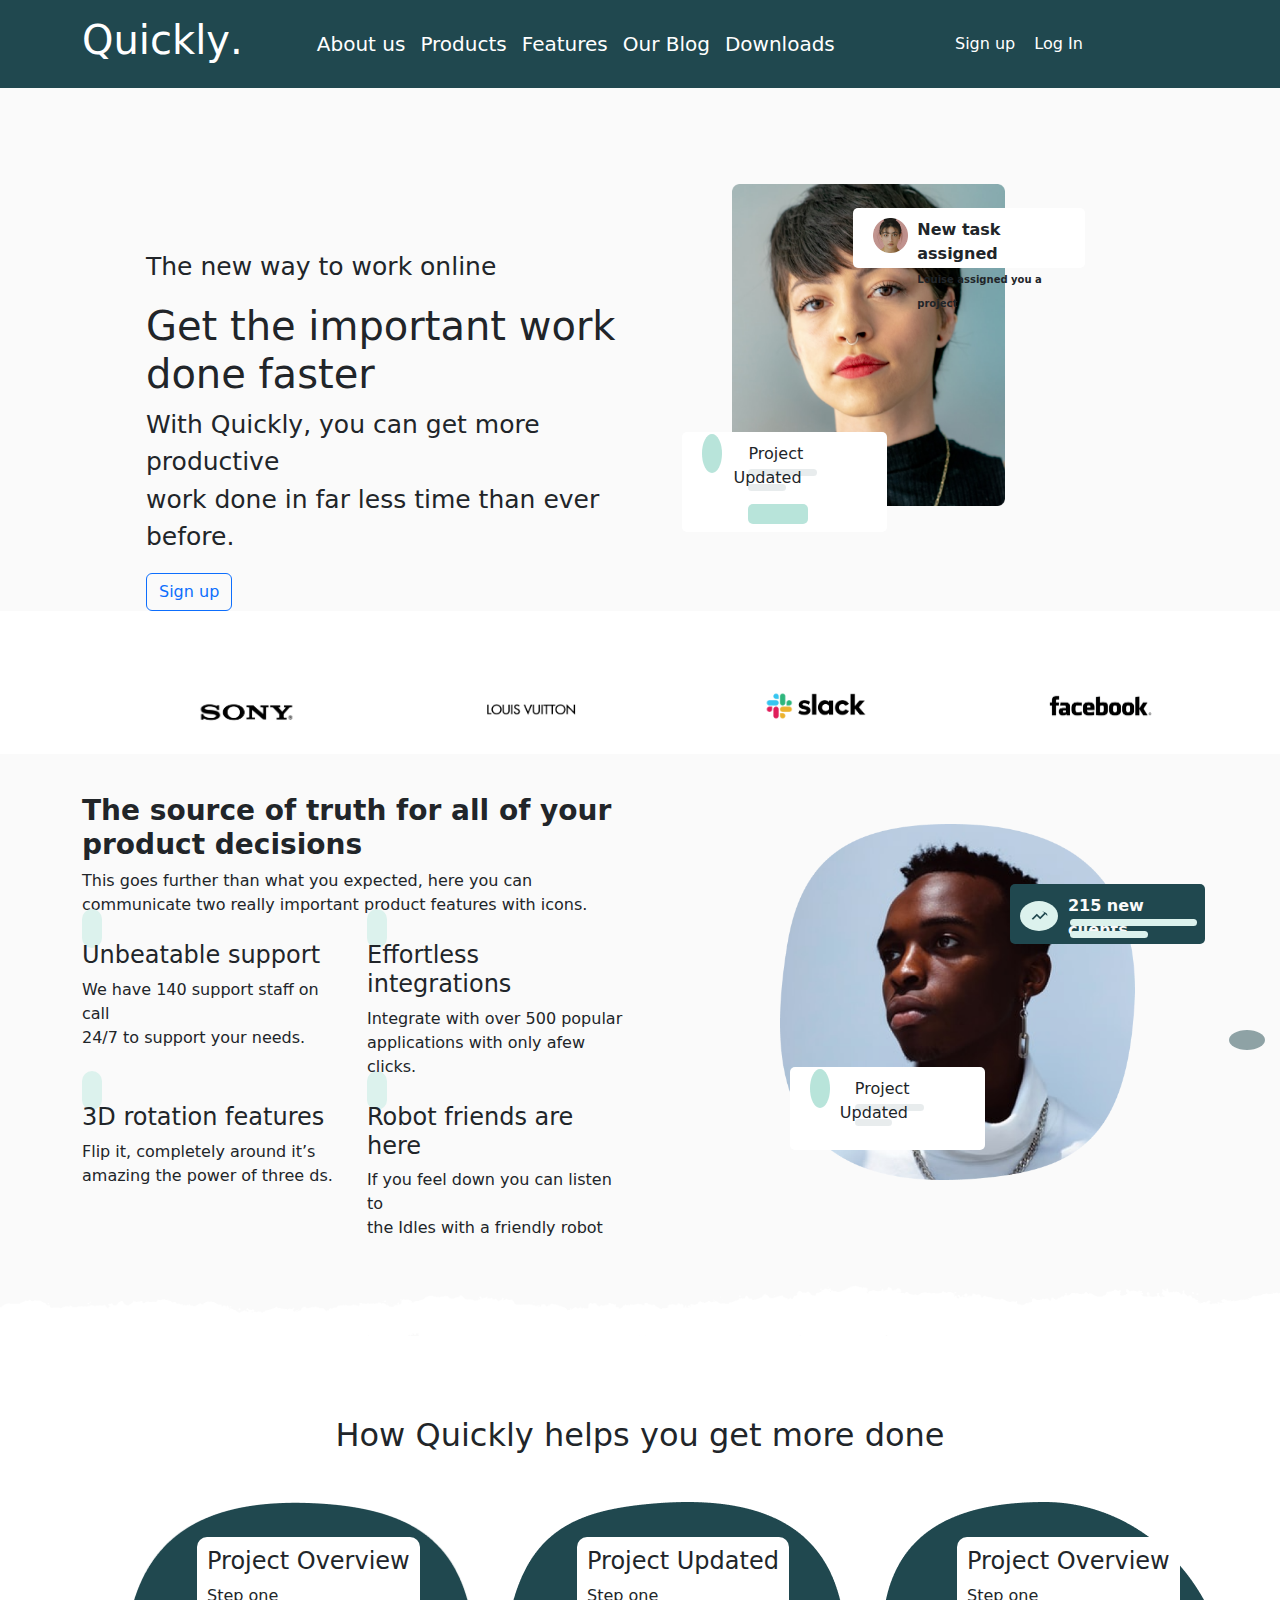
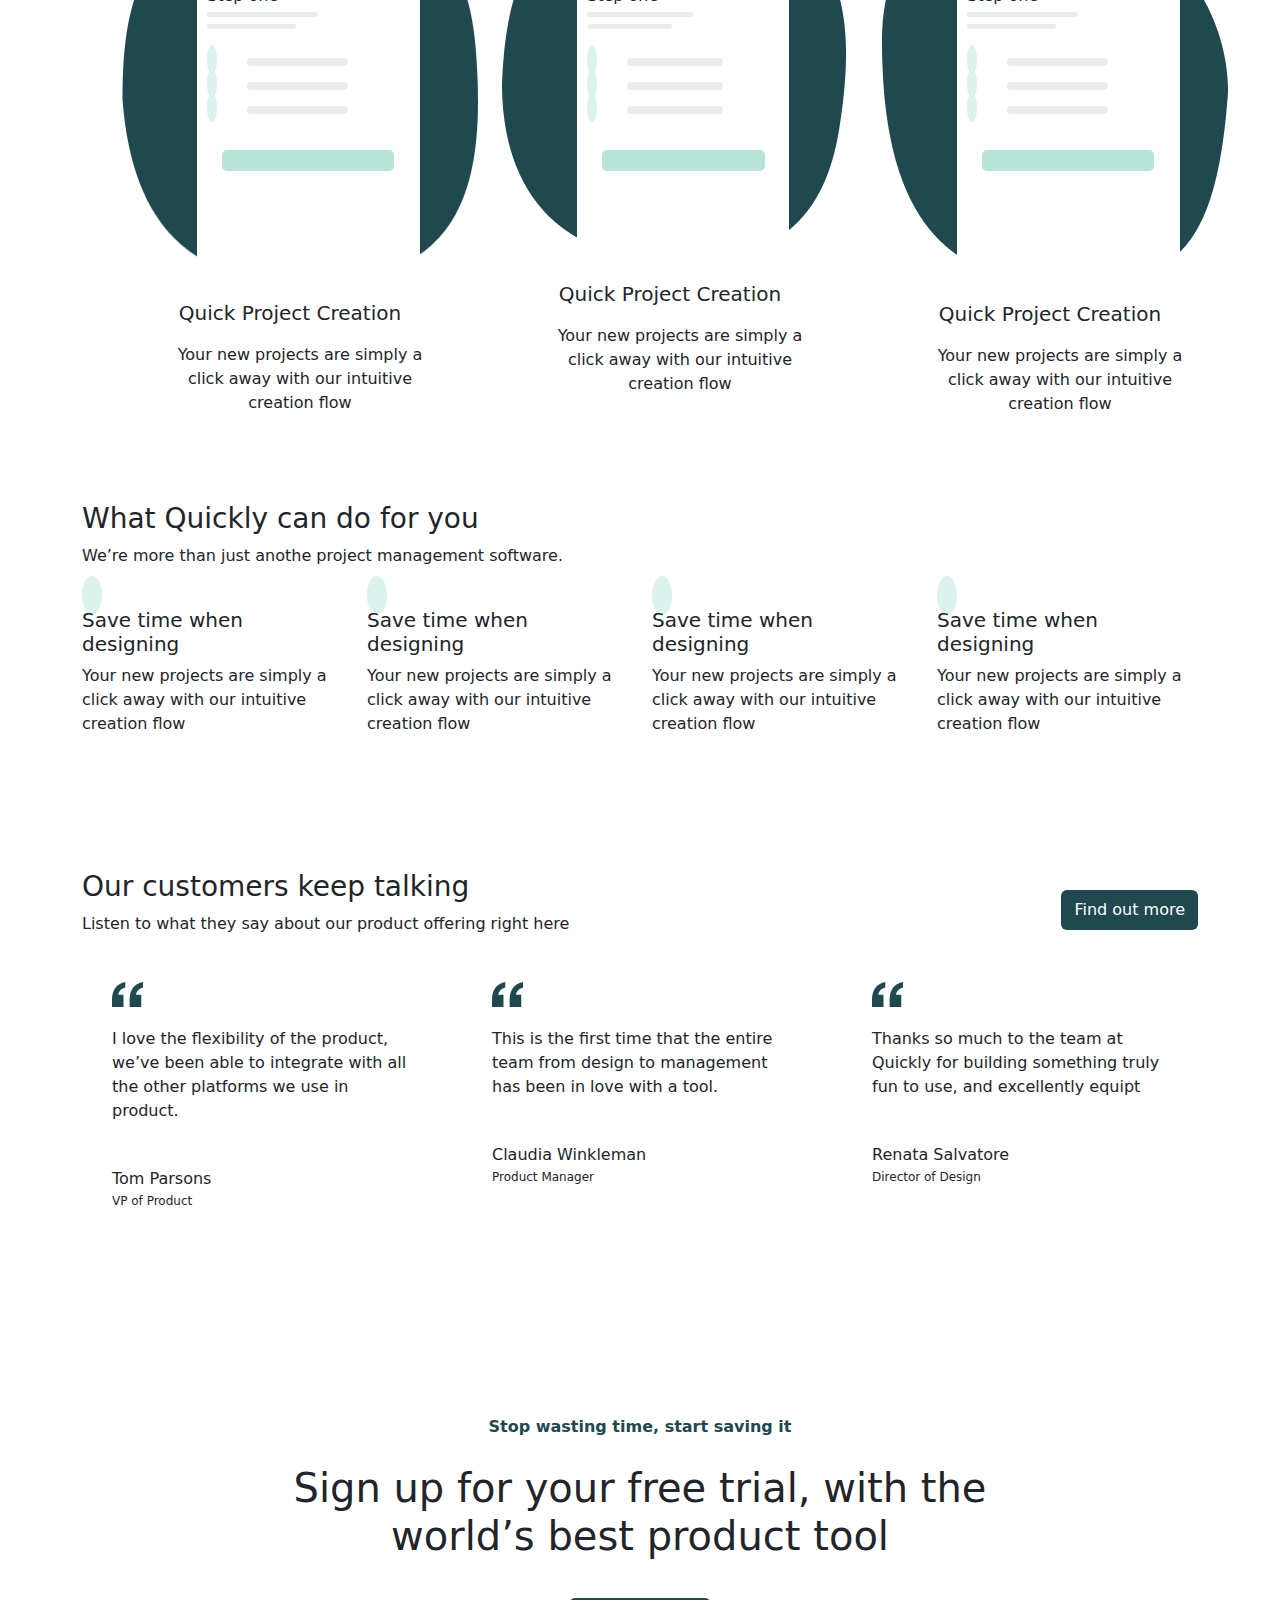
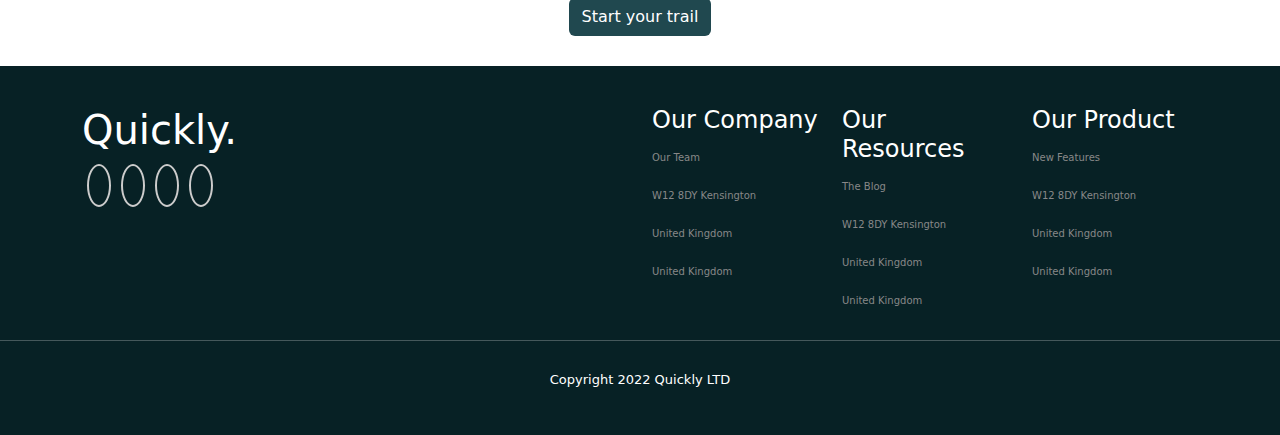
==== commit 20d20257: "new Logo" ====
--- a/index.html
+++ b/index.html
@@ -20,7 +20,7 @@
       <div class="container">
         <div class="d-flex justify-content-between align-items-center">
           <div class="logo">
-            <a href="#">Quickly.</a>
+            <a class="d-flex" href="index.html"><h1 class="l1">Q</h1><h1 class="l2">u</h1><h1 class="l3">i</h1><h1 class="l4">c</h1><h1 class="l5">k</h1><h1 class="l6">l</h1><h1 class="l7">y</h1><h1 class="l8">.</h1></a>
           </div>
           <div class="header-middle">
             <ul class="d-flex list-unstyled m-0 p-0">
@@ -34,7 +34,7 @@
           <div class="header-right">
             <div class="d-flex">
               <a href="signUp.html"><button class="btn btn-outline-primary">Sign up</button></a>
-              <a href="logIn.html"><button class="btn btn-outline-primary">Log In</button></a>
+              <a href="logIn.html"><button class="btn btn-outline-success">Log In</button></a>
 
             </div>
           </div>
--- a/css/style.css
+++ b/css/style.css
@@ -31,8 +31,82 @@
 header .logo a {
   text-decoration: none;
   color: white;
-  font-size: 20px;
+  font-size: 30px;
   font-weight: 600;
+  -webkit-transition: 0.3s ease-in-out;
+  transition: 0.3s ease-in-out;
+}
+
+header .logo a .l1 {
+  -webkit-transition: .3s ease-in-out;
+  transition: .3s ease-in-out;
+}
+
+header .logo a .l2 {
+  -webkit-transition: .4s ease-in-out;
+  transition: .4s ease-in-out;
+}
+
+header .logo a .l3 {
+  -webkit-transition: .5s ease-in-out;
+  transition: .5s ease-in-out;
+}
+
+header .logo a .l4 {
+  -webkit-transition: .6s ease-in-out;
+  transition: .6s ease-in-out;
+}
+
+header .logo a .l5 {
+  -webkit-transition: .7s ease-in-out;
+  transition: .7s ease-in-out;
+}
+
+header .logo a .l6 {
+  -webkit-transition: .8s ease-in-out;
+  transition: .8s ease-in-out;
+}
+
+header .logo a .l7 {
+  -webkit-transition: .9s ease-in-out;
+  transition: .9s ease-in-out;
+}
+
+header .logo a .l8 {
+  -webkit-transition: 1s ease-in-out;
+  transition: 1s ease-in-out;
+}
+
+header .logo a:hover .l1 {
+  color: #FDB812;
+}
+
+header .logo a:hover .l2 {
+  color: #F37020;
+}
+
+header .logo a:hover .l3 {
+  color: #CE014E;
+}
+
+header .logo a:hover .l4 {
+  color: #6460AA;
+}
+
+header .logo a:hover .l5 {
+  color: #0089D0;
+}
+
+header .logo a:hover .l6 {
+  color: #0CB14B;
+}
+
+header .logo a:hover .l7 {
+  color: #D4228F;
+}
+
+header .logo a:hover .l8 {
+  color: #181146;
 }
 
 header .header-middle ul li a {
@@ -68,11 +142,14 @@
   border-radius: 100px;
 }
 
-header .header-right button {
+header .header-right a button {
   border-radius: 10px;
   margin-left: 5px;
   border: none;
   padding: 7px;
+  color: white;
+  -webkit-transition: .3s ease-in-out;
+  transition: .3s ease-in-out;
 }
 
 .nav-menu i {
@@ -94,8 +171,8 @@
     background: aqua;
     opacity: 0;
     visibility: hidden;
-    -webkit-transition: .3s ease-in-out;
-    transition: .3s ease-in-out;
+    -webkit-transition: 0.3s ease-in-out;
+    transition: 0.3s ease-in-out;
     padding: 20px;
   }
   #header .header-middle.menu-active {
